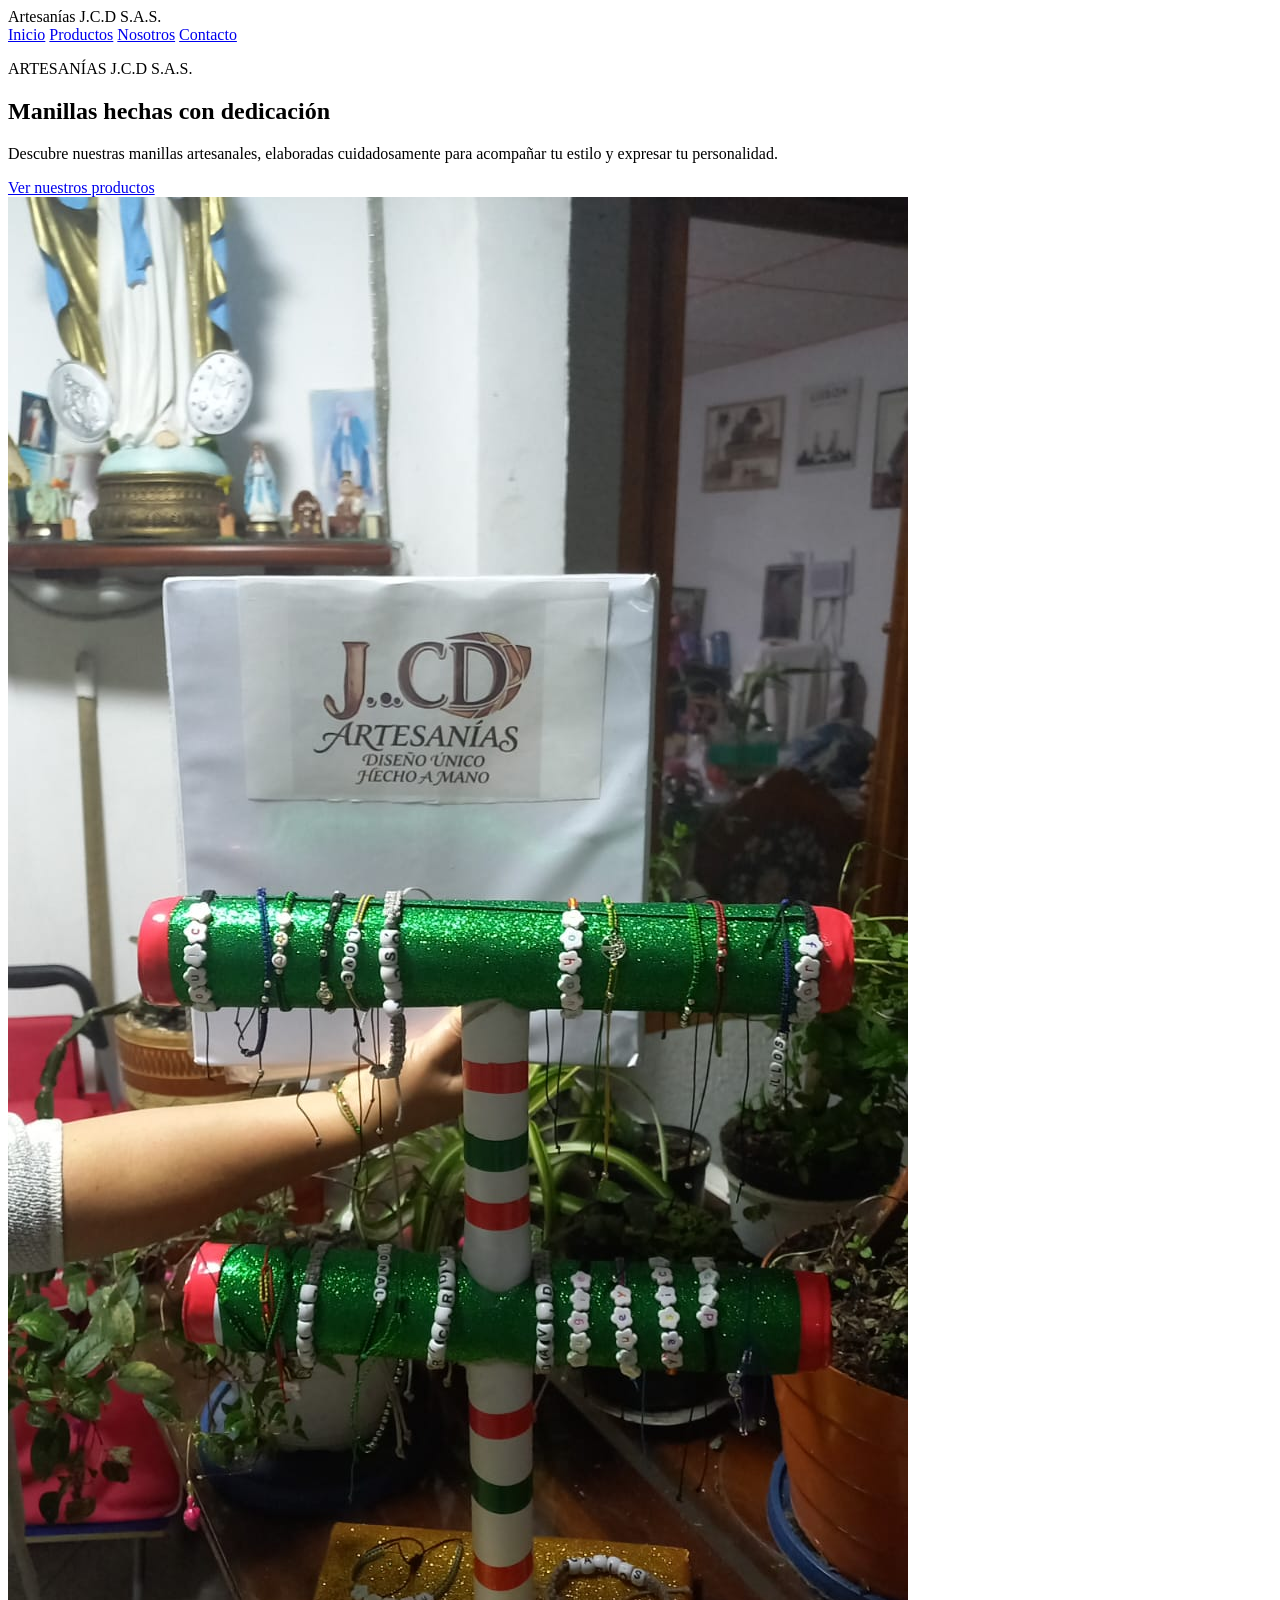
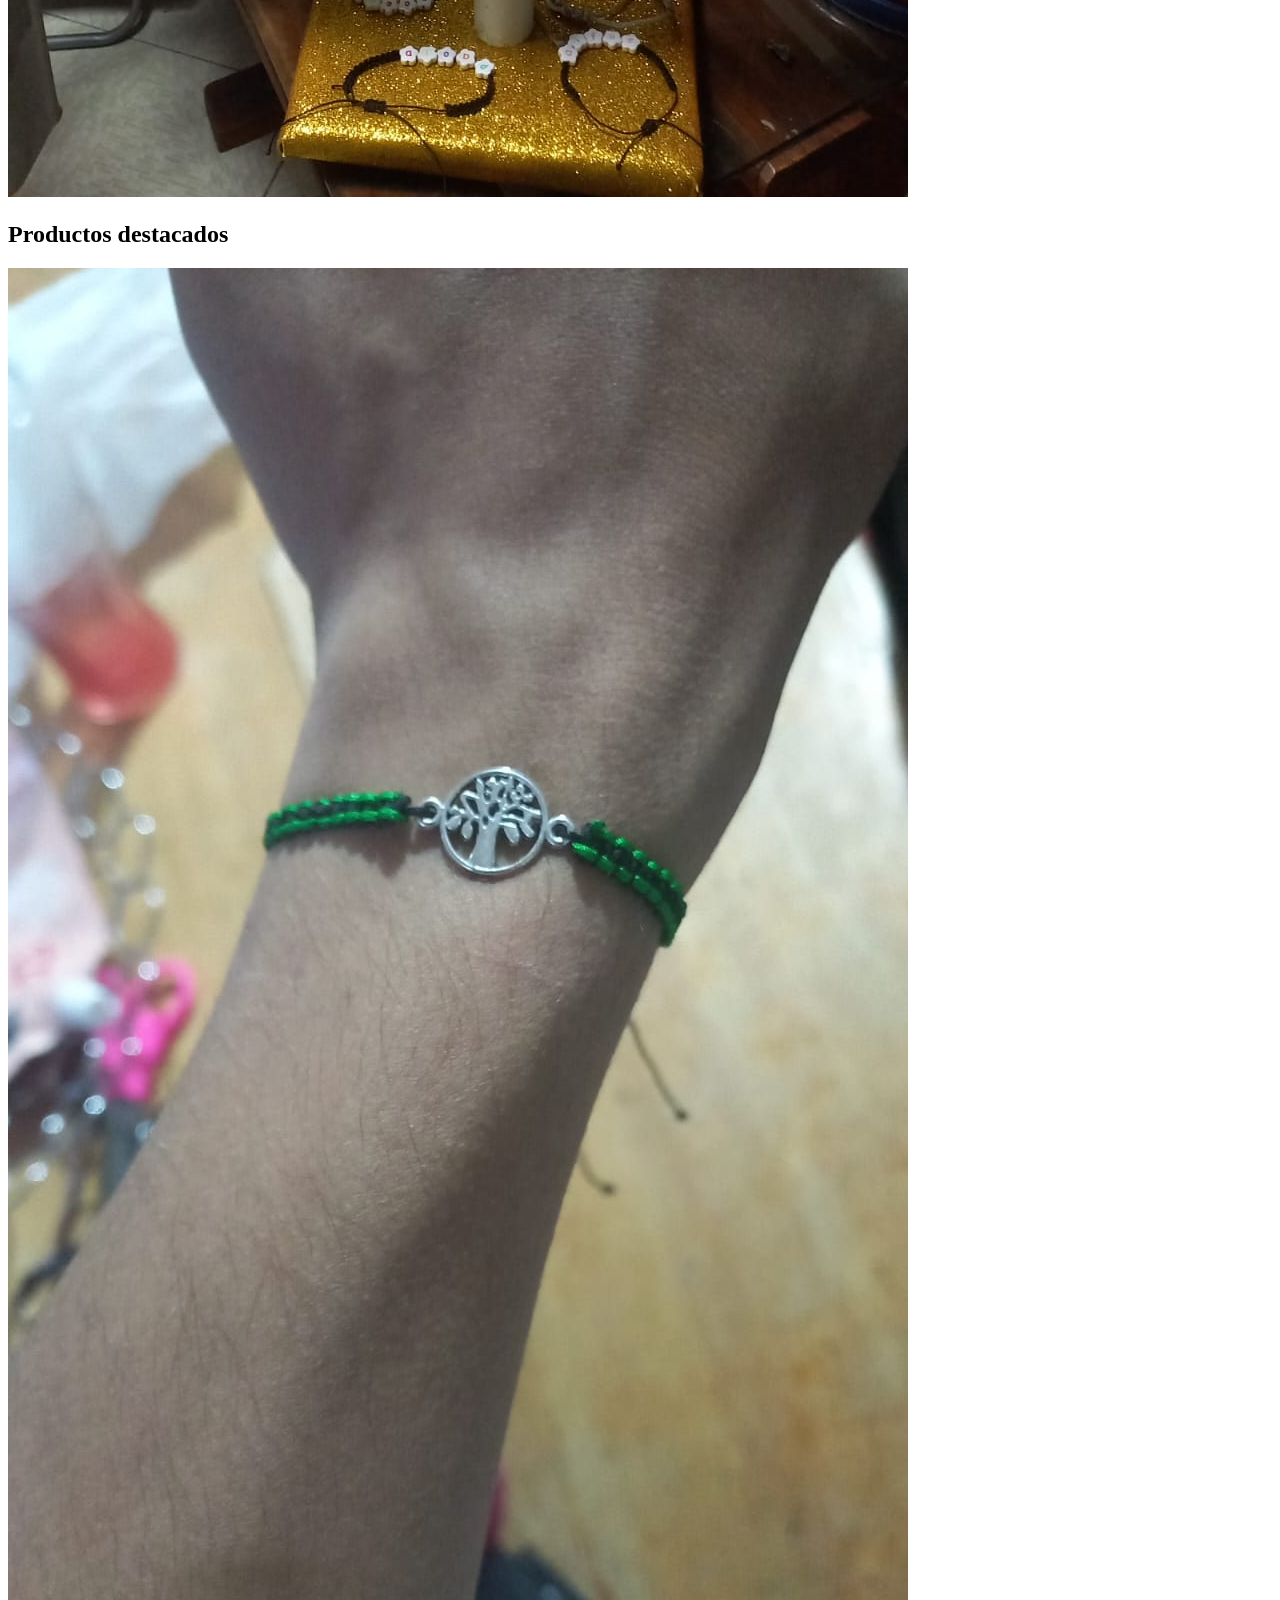
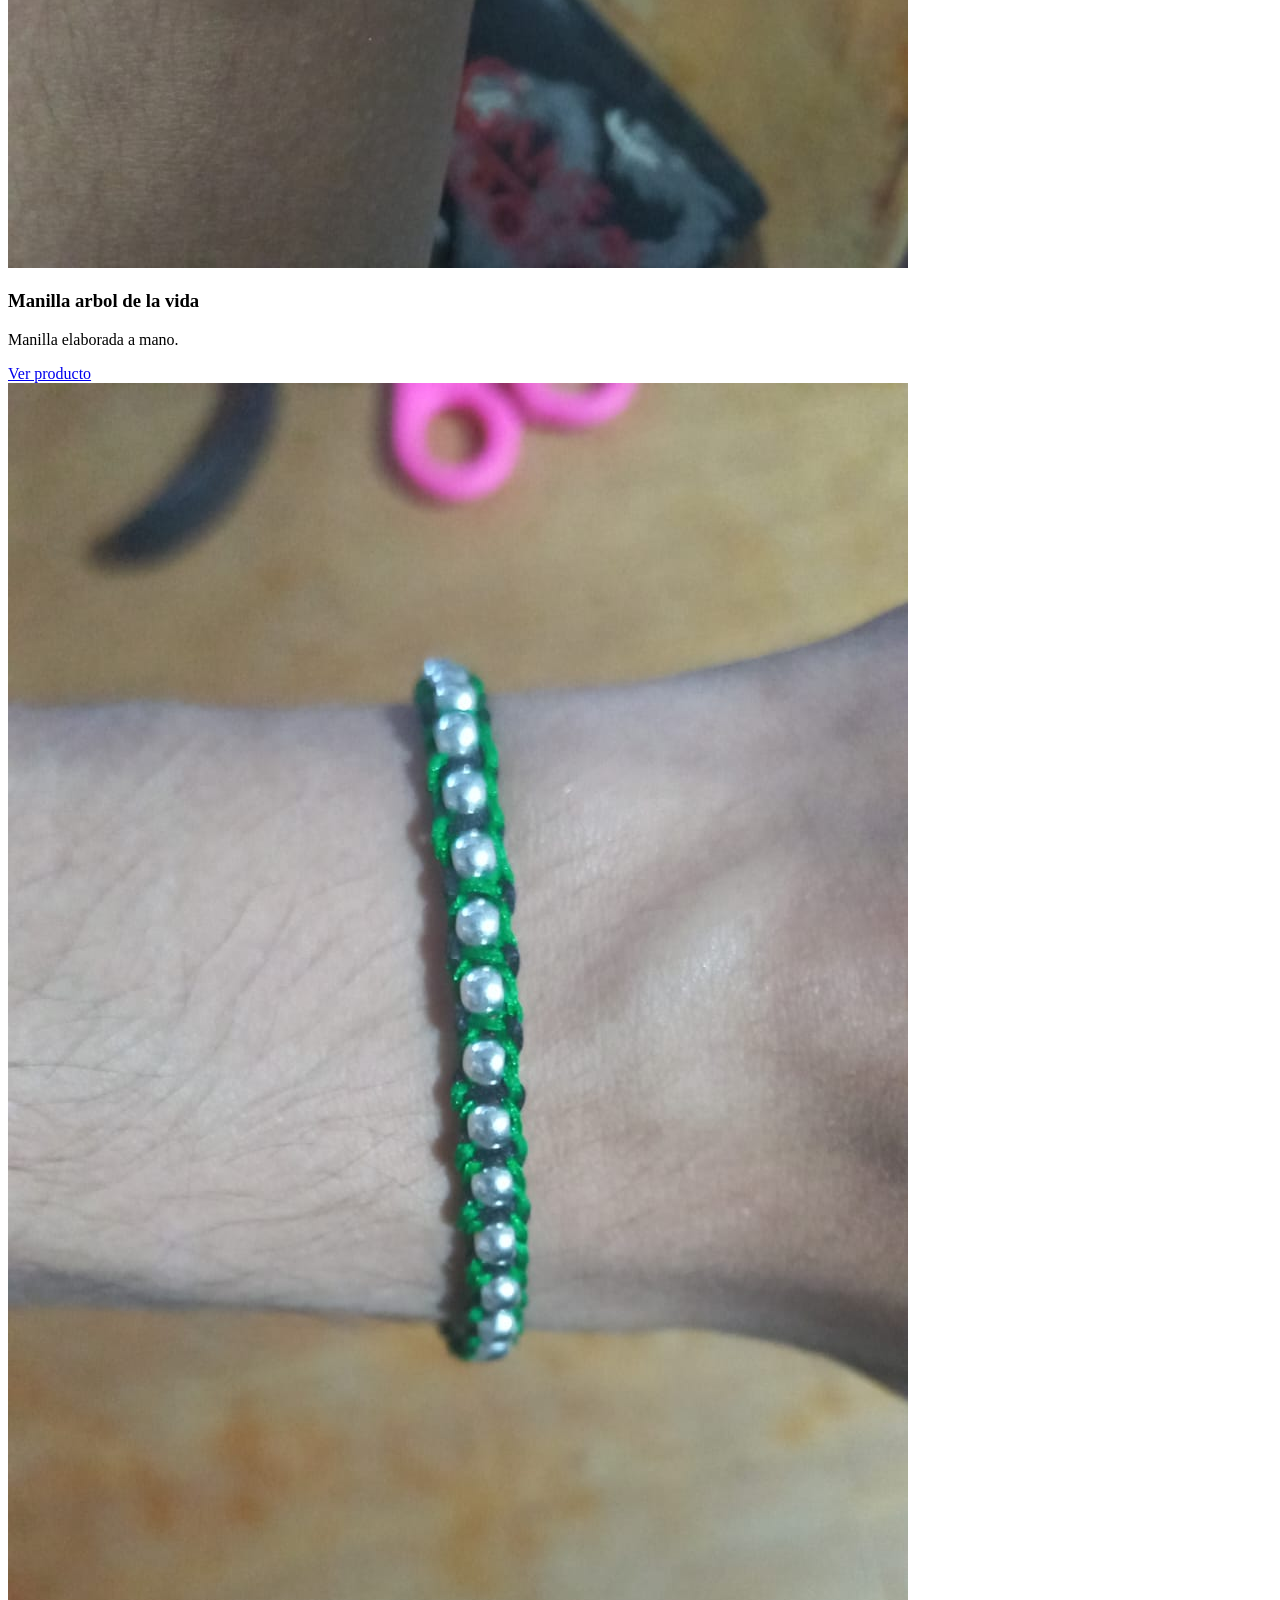
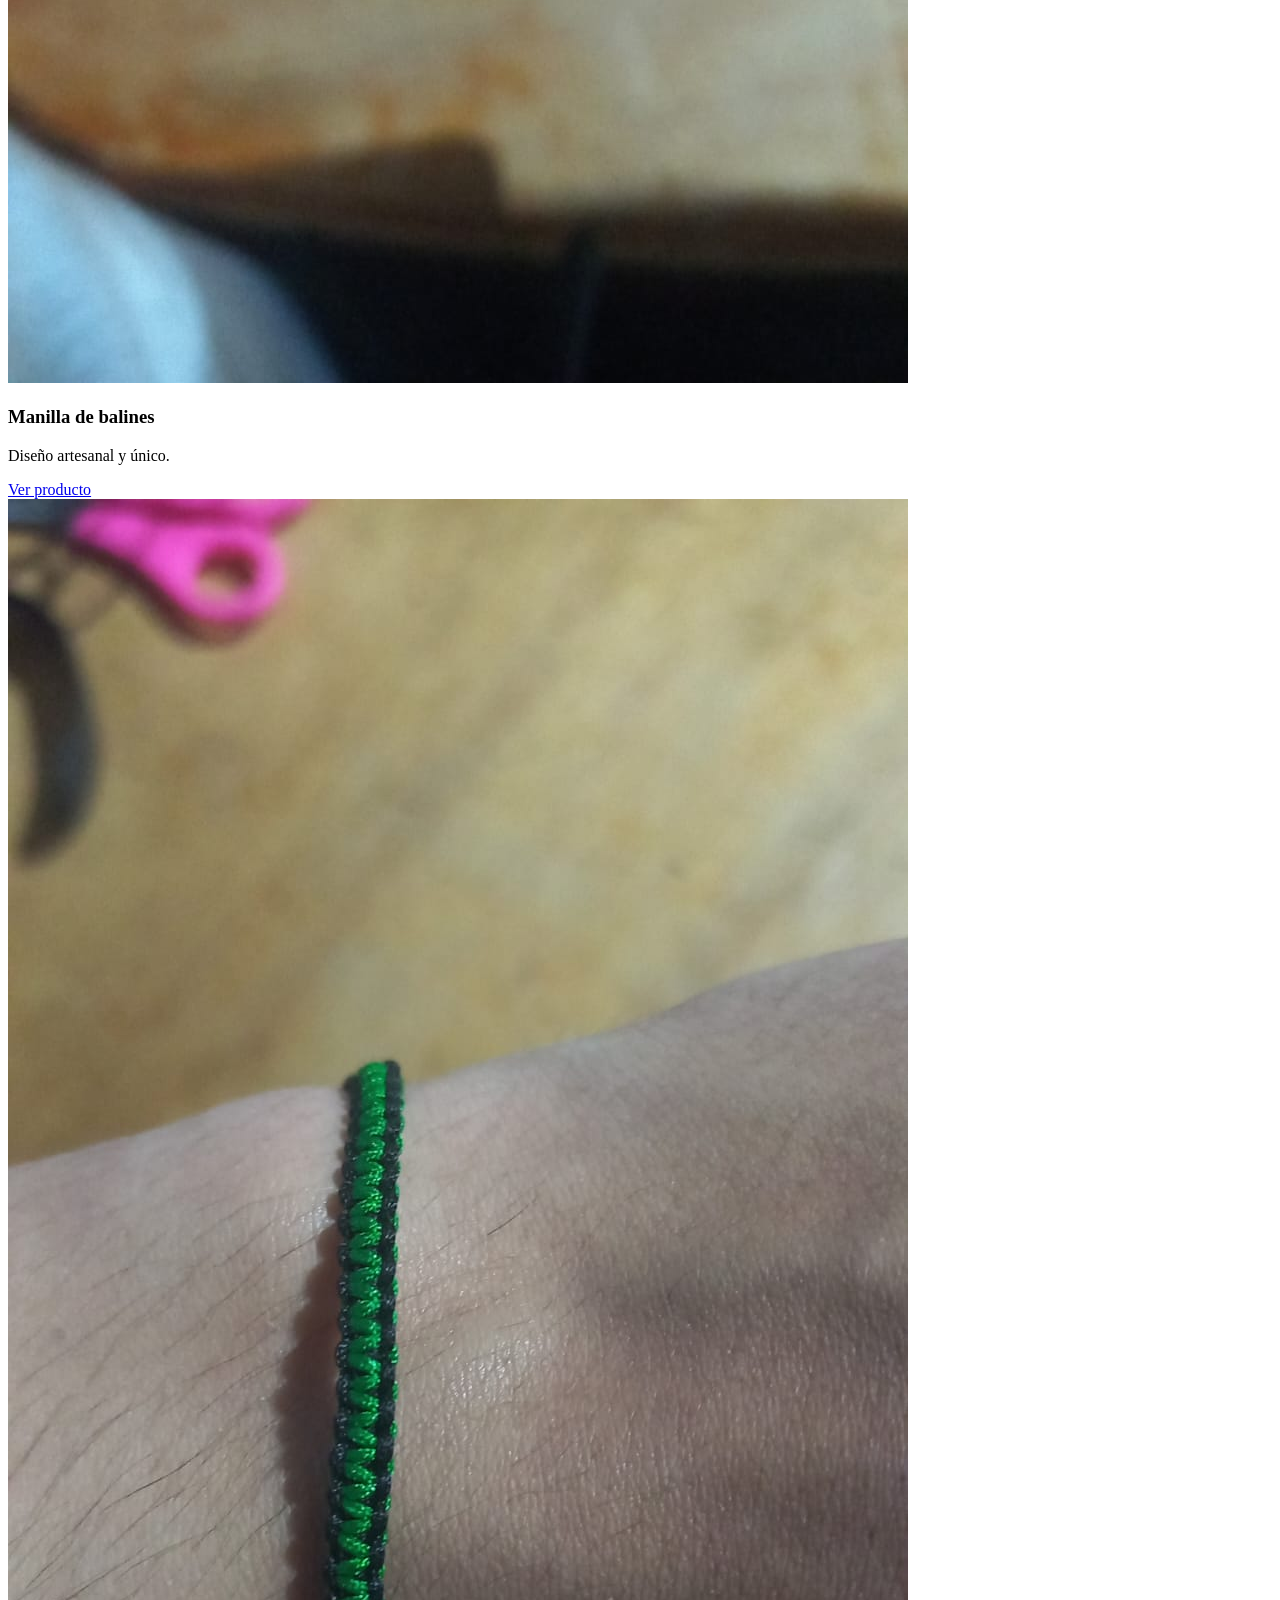
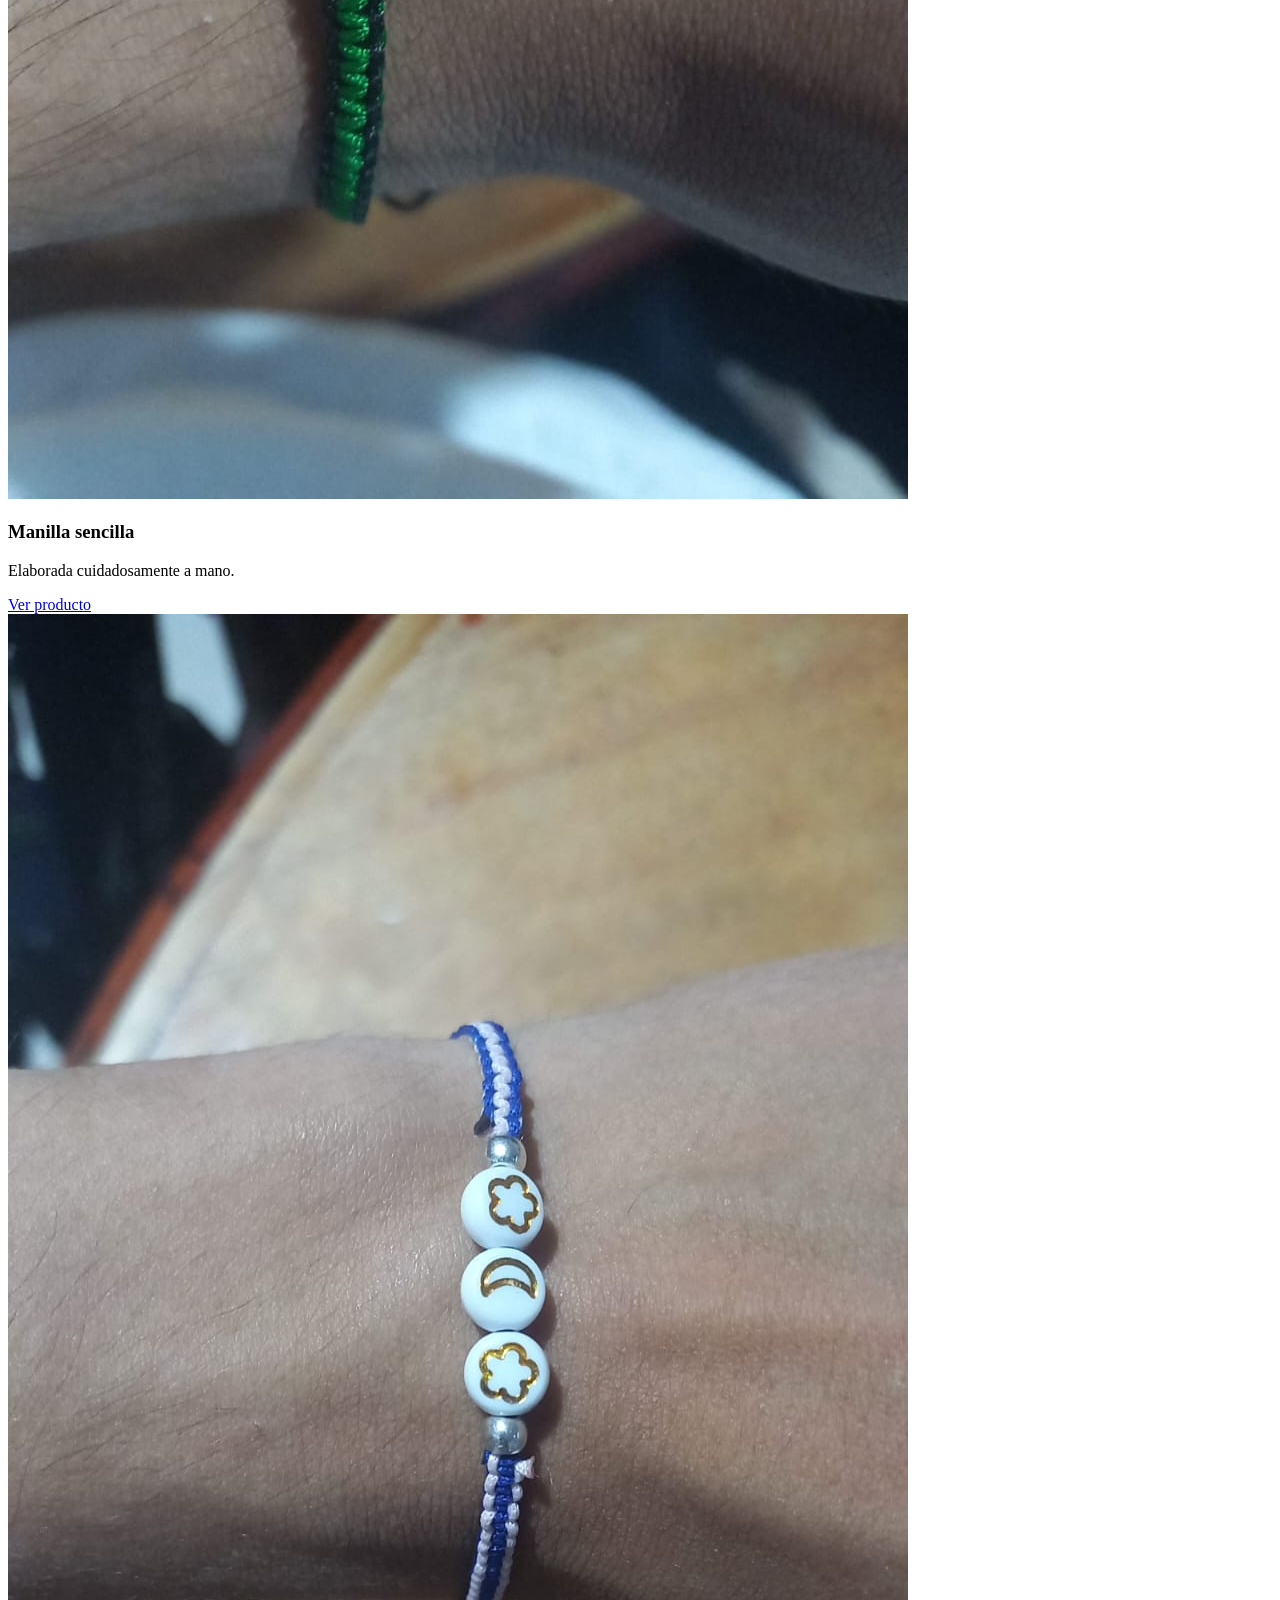
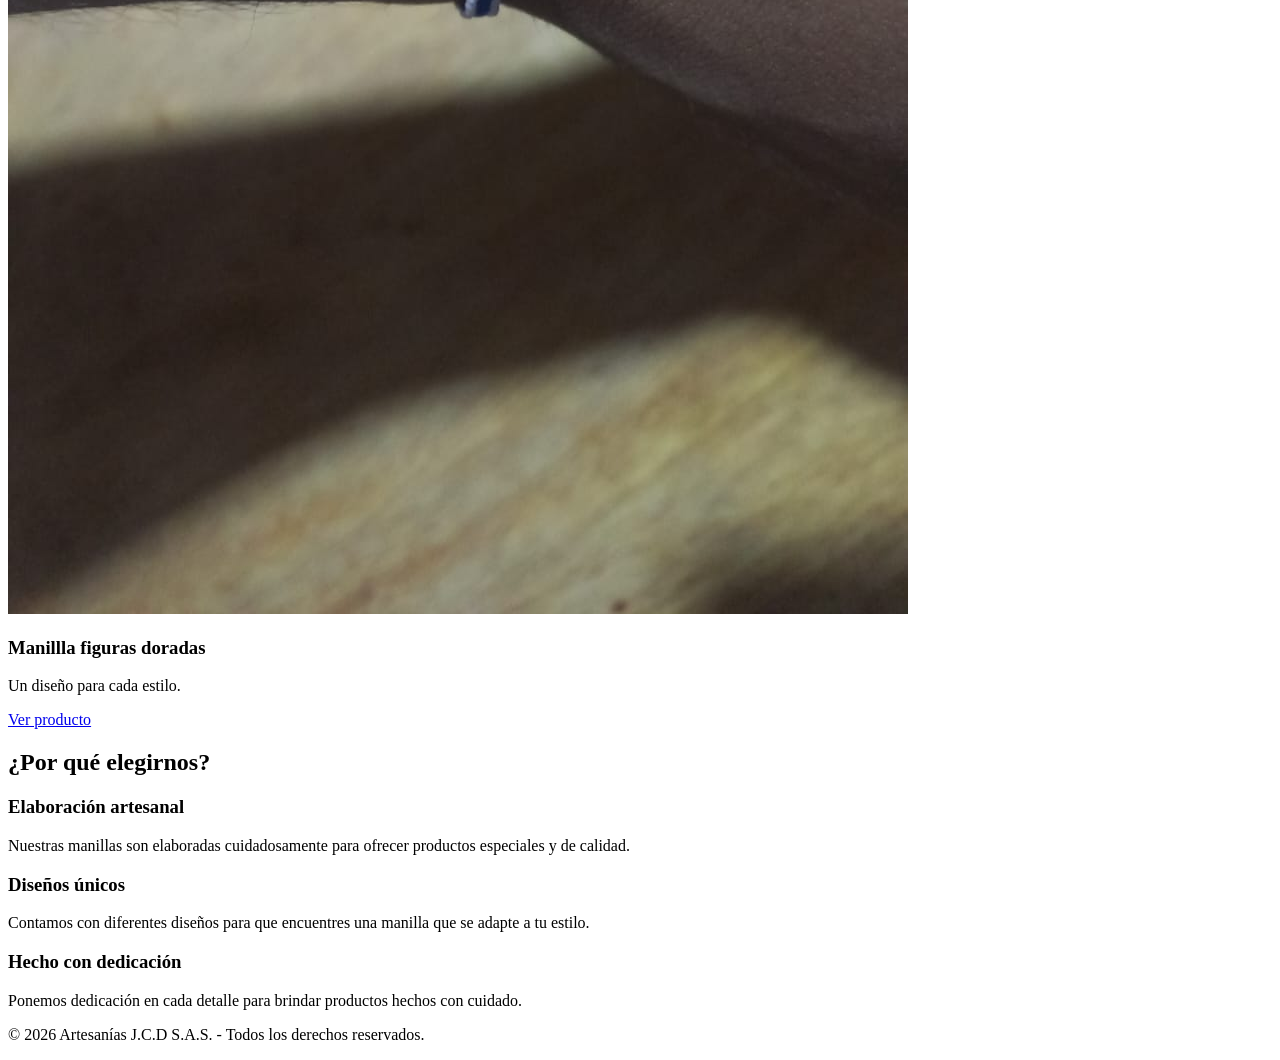
==== index.html @ ece06346 "Add files via upload" ====
<!DOCTYPE html>
<html lang="es">
<head>
    <meta charset="UTF-8">
    <meta name="viewport" content="width=device-width, initial-scale=1.0">
    <title>Artesanías J.C.D S.A.S.</title>
    <link rel="stylesheet" href="css/estilos.css">
</head>

<body>

    <header>
        <div class="logo">
            Artesanías J.C.D S.A.S.
        </div>

        <nav>
            <a href="index.html" class="activo">Inicio</a>
            <a href="productos.html">Productos</a>
            <a href="nosotros.html">Nosotros</a>
            <a href="contacto.html">Contacto</a>
        </nav>
    </header>

    <main>

        <section class="inicio">

            <div class="inicio-contenido">

                <div class="inicio-texto">

                    <p class="inicio-etiqueta">
                        ARTESANÍAS J.C.D S.A.S.
                    </p>

                    <h1>
                        Manillas hechas con dedicación
                    </h1>

                    <p>
                        Descubre nuestras manillas artesanales, elaboradas
                        cuidadosamente para acompañar tu estilo y expresar
                        tu personalidad.
                    </p>

                    <a href="productos.html" class="boton">
                        Ver nuestros productos
                    </a>

                </div>


                <div class="inicio-imagen">

                    <img src="img/Inicio.jpeg"
                        alt="Manillas artesanales">

                </div>

            </div>

</section>

</section>

        <section class="productos-destacados">

            <h2>Productos destacados</h2>

            <div class="productos">

                <div class="producto">

                    <div class="imagen-producto">
                        <img src="img/Manilla_Arbol_de_la_vida.jpeg" alt="Arbol de la vida">
                    </div>

                    <h3>Manilla arbol de la vida</h3>

                    <p>Manilla elaborada a mano.</p>

                    <a href="productos.html" class="boton-producto">
                        Ver producto
                    </a>

                </div>


                <div class="producto">

                    <div class="imagen-producto">
                        <img src="img/Manilla_de_balines.jpeg" alt="Manilla de balines">
                    </div>

                    <h3>Manilla de balines</h3>

                    <p>Diseño artesanal y único.</p>

                    <a href="productos.html" class="boton-producto">
                        Ver producto
                    </a>

                </div>


                <div class="producto">

                    <div class="imagen-producto">
                        <img src="img/Manilla_Sencilla.jpeg" alt="Manilla sencilla">
                    </div>

                    <h3>Manilla sencilla</h3>

                    <p>Elaborada cuidadosamente a mano.</p>

                    <a href="productos.html" class="boton-producto">
                        Ver producto
                    </a>

                </div>


                <div class="producto">

                    <div class="imagen-producto">
                        <img src="img/Manillla_figuras_doradas.jpeg" alt="Manillla_figuras_doradas">
                    </div>

                    <h3>Manillla figuras doradas</h3>

                    <p>Un diseño para cada estilo.</p>

                    <a href="productos.html" class="boton-producto">
                        Ver producto
                    </a>

                </div>

            </div>

        </section>

        <section class="porque-elegirnos">

    <h2>¿Por qué elegirnos?</h2>

    <div class="razones">

        <div class="razon">
            <i class="fa-solid fa-hand-sparkles"></i>
            <h3>Elaboración artesanal</h3>
            <p>
                Nuestras manillas son elaboradas cuidadosamente
                para ofrecer productos especiales y de calidad.
            </p>
        </div>

        <div class="razon">
            <i class="fa-solid fa-star"></i>
            <h3>Diseños únicos</h3>
            <p>
                Contamos con diferentes diseños para que encuentres
                una manilla que se adapte a tu estilo.
            </p>
        </div>

        <div class="razon">
            <i class="fa-solid fa-heart"></i>
            <h3>Hecho con dedicación</h3>
            <p>
                Ponemos dedicación en cada detalle para brindar
                productos hechos con cuidado.
            </p>
        </div>

    </div>

</section>

    </main>

    <footer>
        <p>© 2026 Artesanías J.C.D S.A.S. - Todos los derechos reservados.</p>
    </footer>

</body>
</html>
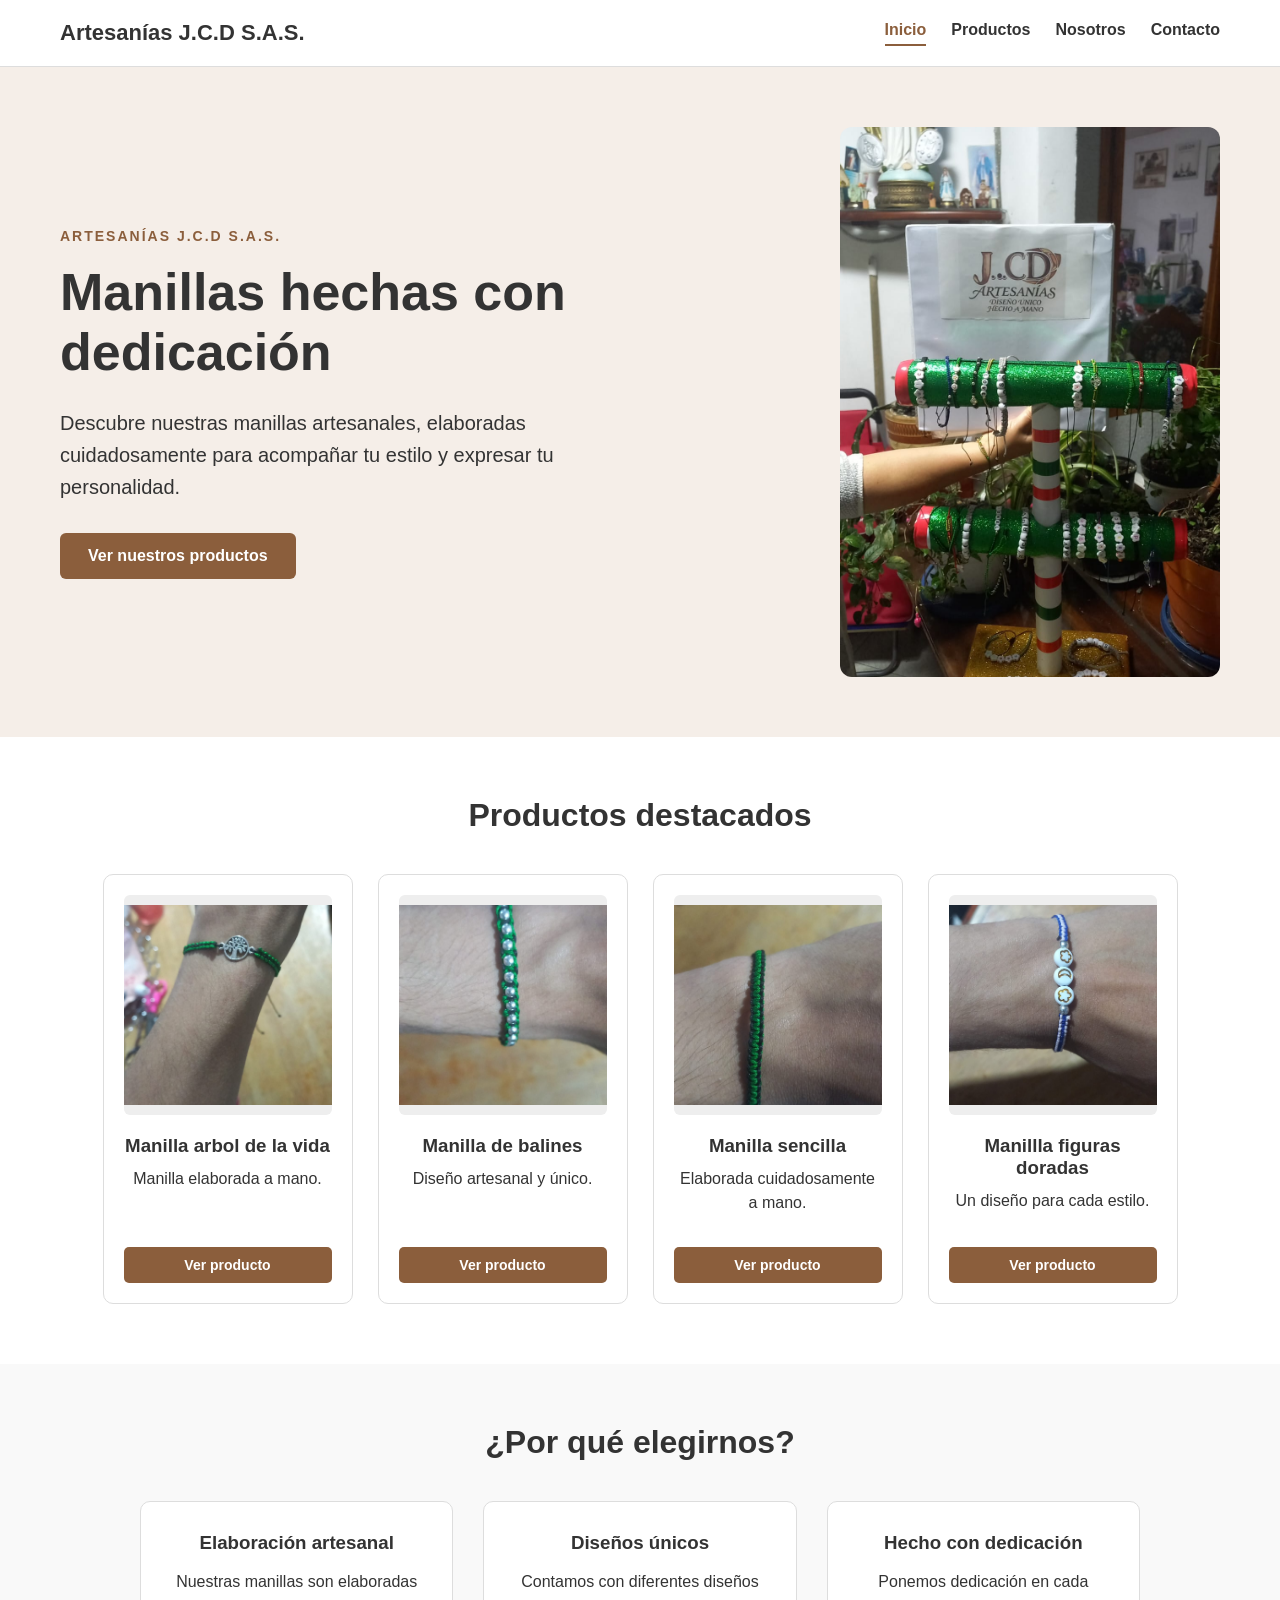
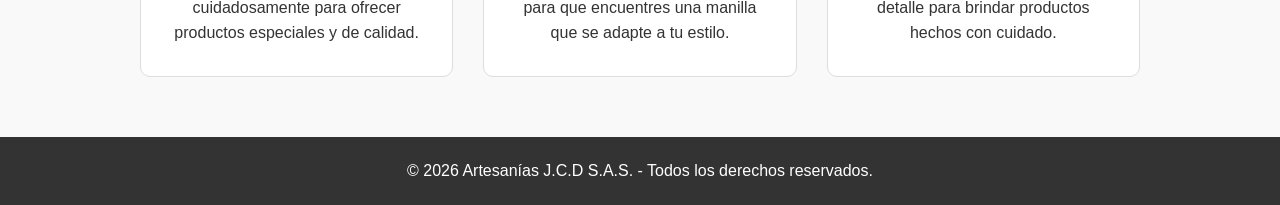
==== commit df346370: "Cambio de ./css por ./CSS Updated the HTML structure and corrected the stylesheet path." ====
--- a/index.html
+++ b/index.html
@@ -4,7 +4,7 @@
     <meta charset="UTF-8">
     <meta name="viewport" content="width=device-width, initial-scale=1.0">
     <title>Artesanías J.C.D S.A.S.</title>
-    <link rel="stylesheet" href="css/estilos.css">
+    <link rel="stylesheet" href="./CSS/estilos.css">
 </head>
 
 <body>
@@ -185,4 +185,4 @@
     </footer>
 
 </body>
-</html>+</html>
--- a/CSS/estilos.css
+++ b/CSS/estilos.css
@@ -0,0 +1,659 @@
+* {
+    margin: 0;
+    padding: 0;
+    box-sizing: border-box;
+}
+
+body {
+    font-family: Arial, sans-serif;
+    color: #333;
+    background-color: #ffffff;
+}
+
+header {
+    display: flex;
+    justify-content: space-between;
+    align-items: center;
+    padding: 20px 60px;
+    background-color: #ffffff;
+    border-bottom: 1px solid #ddd;
+}
+
+.logo {
+    font-size: 22px;
+    font-weight: bold;
+}
+
+nav {
+    display: flex;
+    gap: 25px;
+}
+
+nav a {
+    text-decoration: none;
+    color: #333;
+    font-weight: bold;
+}
+
+nav a:hover {
+    color: #8b5e3c;
+}
+
+nav a.activo {
+    color: #8b5e3c;
+    border-bottom: 2px solid #8b5e3c;
+    padding-bottom: 5px;
+}
+
+/* ==============================
+   PÁGINA DE INICIO
+   ============================== */
+
+.inicio {
+    min-height: 520px;
+    padding: 60px;
+
+    background-color: #f5eee8;
+
+    display: flex;
+    align-items: center;
+}
+
+.inicio-contenido {
+    width: 100%;
+    max-width: 1200px;
+    margin: auto;
+
+    display: flex;
+    align-items: center;
+    justify-content: space-between;
+
+    gap: 60px;
+}
+
+.inicio-texto {
+    flex: 1;
+    max-width: 600px;
+}
+
+.inicio-etiqueta {
+    font-size: 14px !important;
+    font-weight: bold;
+    letter-spacing: 2px;
+    color: #8b5e3c;
+    margin-bottom: 15px !important;
+}
+
+.inicio h1 {
+    font-size: 52px;
+    margin-bottom: 25px;
+}
+
+.inicio p {
+    font-size: 20px;
+    line-height: 1.6;
+    margin-bottom: 30px;
+}
+
+.inicio-imagen {
+    flex: 0 0 380px;
+    max-width: 380px;
+}
+
+.inicio-imagen img {
+    width: 380px;
+    height: 550px;
+    object-fit: cover;
+    object-position: center;
+    border-radius: 12px;
+    display: block;
+}
+
+.boton {
+    display: inline-block;
+
+    padding: 14px 28px;
+
+    background-color: #8b5e3c;
+    color: white;
+
+    text-decoration: none;
+    border-radius: 6px;
+
+    font-weight: bold;
+
+    transition: 0.2s;
+}
+
+.boton:hover {
+    opacity: 0.85;
+    transform: translateY(-2px);
+}
+
+.productos-destacados {
+    padding: 60px;
+    text-align: center;
+}
+
+.productos-destacados h2 {
+    font-size: 32px;
+    margin-bottom: 40px;
+}
+
+.productos-destacados h1 {
+    font-size: 40px;
+    margin-bottom: 50px;
+}
+
+.productos {
+    display: flex;
+    justify-content: center;
+    gap: 25px;
+    flex-wrap: nowrap;
+}
+
+.producto {
+    width: 250px;
+    min-height: 430px;
+
+    padding: 20px;
+
+    border: 1px solid #ddd;
+    border-radius: 10px;
+
+    background-color: white;
+
+    display: flex;
+    flex-direction: column;
+}
+
+.imagen-producto {
+    height: 220px;
+    display: flex;
+    align-items: center;
+    justify-content: center;
+    background-color: #eee;
+    margin-bottom: 20px;
+    overflow: hidden;
+    border-radius: 6px;
+}
+
+.imagen-producto img {
+    width: 100%;
+    height: 100%;
+    object-fit: cover;
+    display: block;
+}
+
+.producto h3 {
+    margin-bottom: 10px;
+}
+
+.producto p {
+    margin-bottom: 15px;
+    line-height: 1.5;
+}
+
+.boton-producto {
+    display: inline-block;
+
+    margin-top: auto;
+
+    padding: 10px 18px;
+
+    background-color: #8b5e3c;
+    color: white;
+
+    text-decoration: none;
+    text-align: center;
+
+    border-radius: 5px;
+
+    font-weight: bold;
+    font-size: 14px;
+}
+
+.boton-producto {
+    display: inline-block;
+
+    padding: 10px 18px;
+
+    background-color: #8b5e3c;
+    color: white;
+
+    text-decoration: none;
+    border-radius: 5px;
+
+    font-weight: bold;
+    font-size: 14px;
+}
+
+.boton-producto:hover {
+    opacity: 0.85;
+}
+
+footer {
+    padding: 25px;
+    text-align: center;
+    background-color: #333;
+    color: white;
+}
+
+.imagen-producto img {
+    width: 100%;
+    height: 200px;
+    object-fit: cover;
+    display: block;
+}
+.nosotros {
+    padding: 60px;
+    max-width: 1000px;
+    margin: auto;
+}
+
+.nosotros h1 {
+    text-align: center;
+    font-size: 40px;
+    margin-bottom: 50px;
+}
+
+.informacion {
+    display: flex;
+    flex-direction: column;
+    gap: 30px;
+}
+
+.bloque {
+    padding: 30px;
+    border: 1px solid #ddd;
+    border-radius: 10px;
+    background-color: #f9f9f9;
+}
+
+.bloque h2 {
+    margin-bottom: 15px;
+    color: #8b5e3c;
+}
+
+.bloque p {
+    line-height: 1.7;
+}
+.contacto {
+    padding: 60px;
+    max-width: 1000px;
+    margin: auto;
+}
+
+.contacto h1 {
+    text-align: center;
+    font-size: 40px;
+    margin-bottom: 50px;
+}
+
+.contacto-contenido {
+    display: flex;
+    gap: 30px;
+}
+
+.formulario,
+.informacion-contacto {
+    flex: 1;
+    padding: 30px;
+    border: 1px solid #ddd;
+    border-radius: 10px;
+    background-color: #f9f9f9;
+}
+
+.formulario h2,
+.informacion-contacto h2 {
+    margin-bottom: 25px;
+}
+
+.formulario form {
+    display: flex;
+    flex-direction: column;
+}
+
+.formulario label {
+    margin-bottom: 8px;
+    font-weight: bold;
+}
+
+.formulario input,
+.formulario textarea {
+    padding: 12px;
+    margin-bottom: 20px;
+    border: 1px solid #ccc;
+    border-radius: 5px;
+    font-family: Arial, sans-serif;
+}
+
+.formulario textarea {
+    height: 120px;
+    resize: vertical;
+}
+
+.formulario button {
+    padding: 14px;
+    border: none;
+    border-radius: 5px;
+    background-color: #8b5e3c;
+    color: white;
+    font-size: 16px;
+    cursor: pointer;
+}
+
+.formulario button:hover {
+    opacity: 0.85;
+}
+
+.informacion-contacto p {
+    margin-bottom: 25px;
+    line-height: 1.5;
+}
+.proceso {
+    margin-top: 50px;
+    padding: 30px;
+    border: 1px solid #ddd;
+    border-radius: 10px;
+    background-color: #f9f9f9;
+    text-align: center;
+}
+
+.proceso h2 {
+    color: #8b5e3c;
+    margin-bottom: 15px;
+}
+
+.proceso p {
+    line-height: 1.7;
+    margin-bottom: 25px;
+}
+
+.proceso-imagen img {
+    width: 100%;
+    max-width: 800px;
+    height: 400px;
+    object-fit: cover;
+    border-radius: 10px;
+}
+
+.porque-elegirnos {
+    padding: 60px;
+    text-align: center;
+    background-color: #f9f9f9;
+}
+
+.porque-elegirnos h2 {
+    font-size: 32px;
+    margin-bottom: 40px;
+}
+
+.razones {
+    max-width: 1000px;
+    margin: auto;
+
+    display: flex;
+    justify-content: center;
+    gap: 30px;
+}
+
+.razon {
+    flex: 1;
+    padding: 30px;
+
+    background-color: white;
+    border: 1px solid #ddd;
+    border-radius: 10px;
+}
+
+.razon i {
+    font-size: 35px;
+    color: #8b5e3c;
+    margin-bottom: 20px;
+}
+
+.razon h3 {
+    margin-bottom: 15px;
+}
+
+.razon p {
+    line-height: 1.6;
+}
+
+.productos-pagina {
+    padding: 60px;
+    max-width: 1200px;
+    margin: auto;
+    text-align: center;
+}
+
+.productos-pagina h1 {
+    font-size: 40px;
+    margin-bottom: 15px;
+}
+
+.descripcion-productos {
+    font-size: 18px;
+    line-height: 1.6;
+    margin-bottom: 50px;
+}
+
+.catalogo {
+    display: grid;
+    grid-template-columns: repeat(2, 1fr);
+    gap: 30px;
+}
+
+.producto-catalogo {
+    display: flex;
+    gap: 25px;
+
+    padding: 20px;
+
+    border: 1px solid #ddd;
+    border-radius: 10px;
+
+    background-color: #f9f9f9;
+
+    text-align: left;
+}
+
+.imagen-catalogo {
+    width: 200px;
+    min-width: 200px;
+    height: 250px;
+
+    overflow: hidden;
+    border-radius: 8px;
+}
+
+.imagen-catalogo img {
+    width: 100%;
+    height: 100%;
+
+    object-fit: cover;
+}
+
+.info-producto {
+    display: flex;
+    flex-direction: column;
+}
+
+.info-producto h2 {
+    margin-bottom: 15px;
+}
+
+.info-producto p {
+    line-height: 1.5;
+    margin-bottom: 15px;
+}
+
+.precio {
+    font-size: 20px;
+    font-weight: bold;
+    color: #8b5e3c;
+}
+
+.info-producto .boton-producto {
+    margin-top: auto;
+    width: fit-content;
+}
+
+@media (max-width: 768px) {
+
+    .porque-elegirnos {
+        padding: 40px 20px;
+    }
+
+    .razones {
+        flex-direction: column;
+        gap: 20px;
+    }
+
+    .razon {
+        width: 100%;
+    }
+
+        .inicio {
+        padding: 40px 20px;
+    }
+
+    .inicio-contenido {
+        flex-direction: column;
+        gap: 35px;
+        text-align: center;
+    }
+
+    .inicio h1 {
+        font-size: 38px;
+    }
+
+    .inicio p {
+        font-size: 17px;
+    }
+
+    .inicio-imagen {
+        width: 100%;
+        max-width: 380px;
+    }
+
+    .inicio-imagen img {
+        width: 100%;
+        height: 500px;
+        object-fit: cover;
+        border-radius: 12px;
+    }
+
+    header {
+        flex-direction: column;
+        gap: 15px;
+        padding: 20px;
+    }
+
+    nav {
+        gap: 15px;
+        flex-wrap: wrap;
+        justify-content: center;
+    }
+
+    .inicio {
+        min-height: 400px;
+        padding: 30px 20px;
+    }
+
+    .inicio h1 {
+        font-size: 35px;
+    }
+
+    .inicio p {
+        font-size: 17px;
+    }
+
+    .productos-destacados {
+        padding: 40px 20px;
+    }
+
+    .productos {
+        flex-wrap: wrap;
+    }
+
+    .producto {
+        width: 45%;
+    }
+
+    .nosotros {
+        padding: 40px 20px;
+    }
+
+    .contacto {
+        padding: 40px 20px;
+    }
+
+    .contacto-contenido {
+        flex-direction: column;
+    }
+
+    .proceso-imagen img {
+        height: 300px;
+    }
+
+        .productos-pagina {
+        padding: 40px 20px;
+    }
+
+    .catalogo {
+        grid-template-columns: 1fr;
+    }
+
+    .producto-catalogo {
+        flex-direction: column;
+    }
+
+    .imagen-catalogo {
+        width: 100%;
+        height: 300px;
+    }
+
+    .info-producto .boton-producto {
+        width: 100%;
+        margin-top: 10px;
+    }
+
+}
+.redes-sociales {
+    margin-top: 60px;
+}
+
+.redes-sociales h3 {
+    margin-bottom: 15px;
+}
+
+.redes-sociales a {
+    display: inline-flex;
+    align-items: center;
+    justify-content: center;
+    gap: 10px;
+
+    width: 140px;
+    height: 42px;
+
+    margin-right: 10px;
+    margin-bottom: 10px;
+
+    background-color: #8b5e3c;
+    color: white;
+
+    text-decoration: none;
+    border-radius: 6px;
+
+    font-weight: bold;
+}
+
+.redes-sociales a:hover {
+    opacity: 0.85;
+}
+
+.redes-sociales i {
+    font-size: 19px;
+}
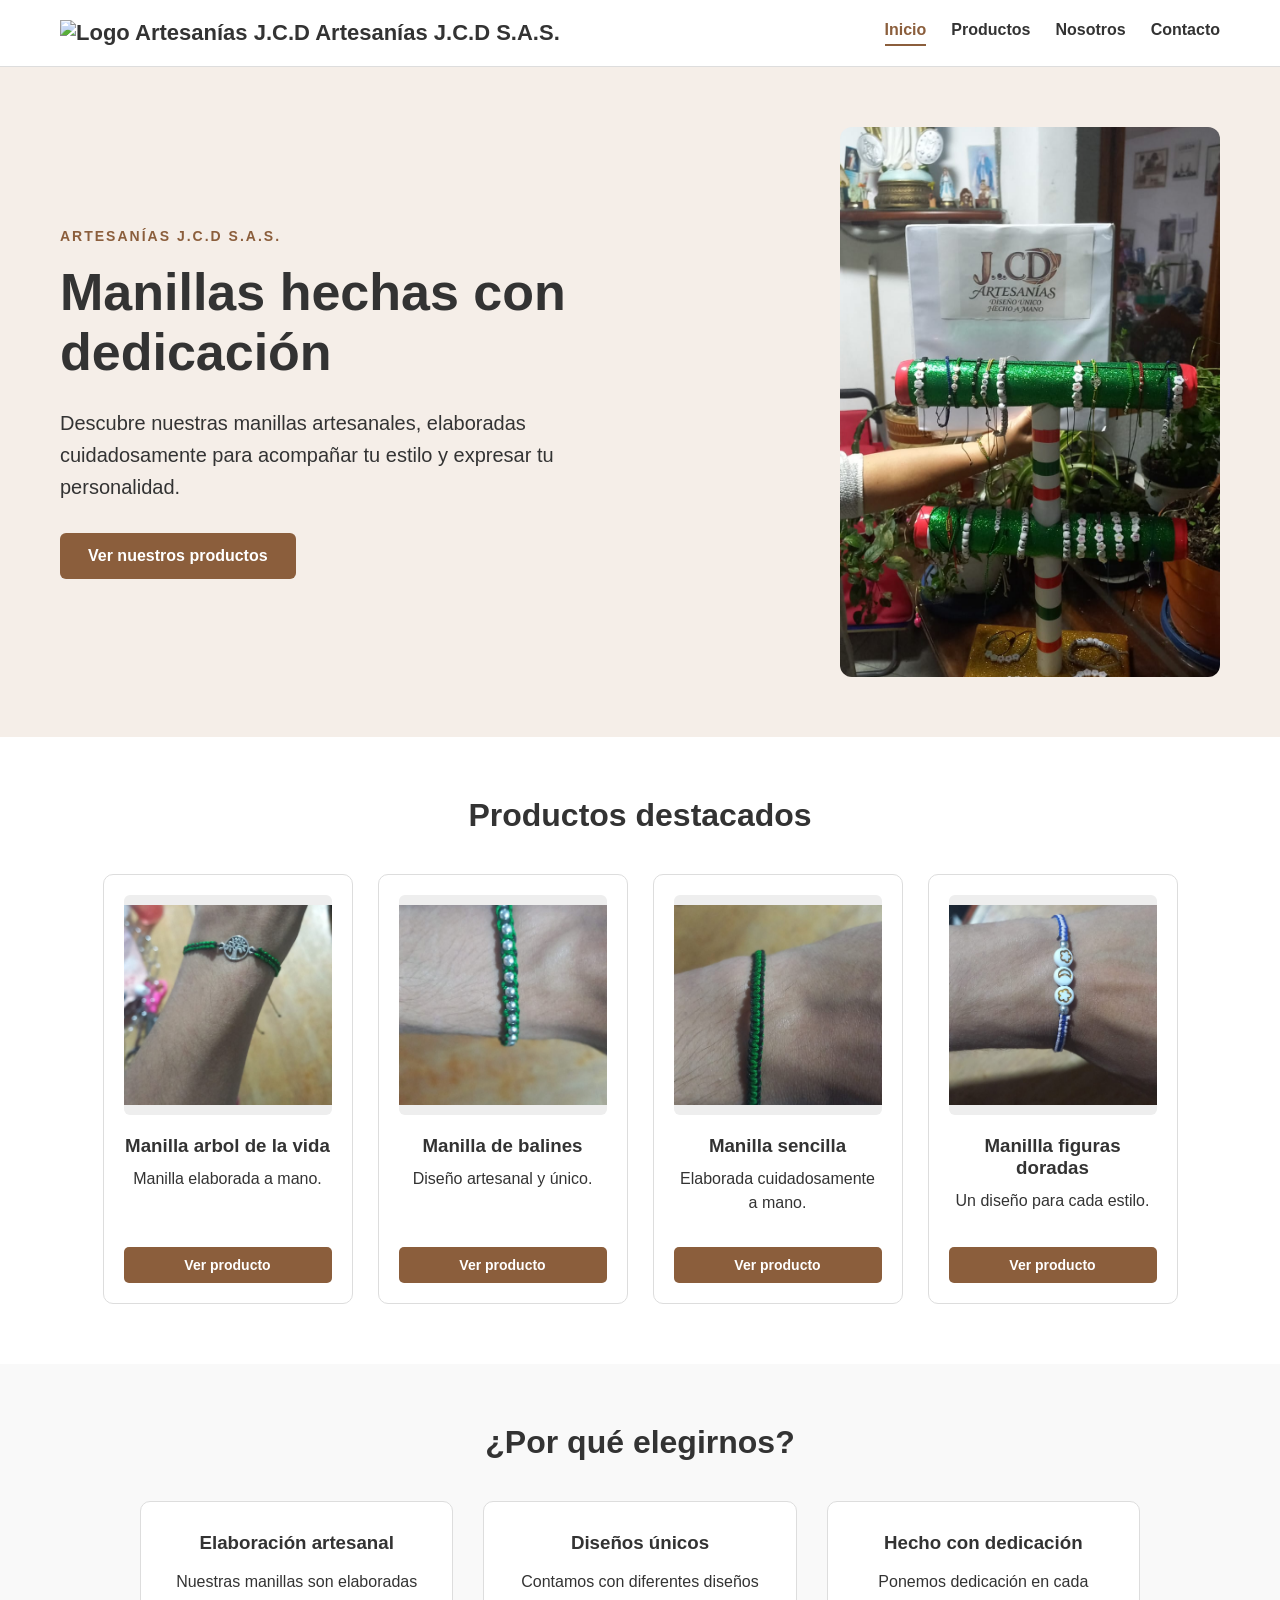
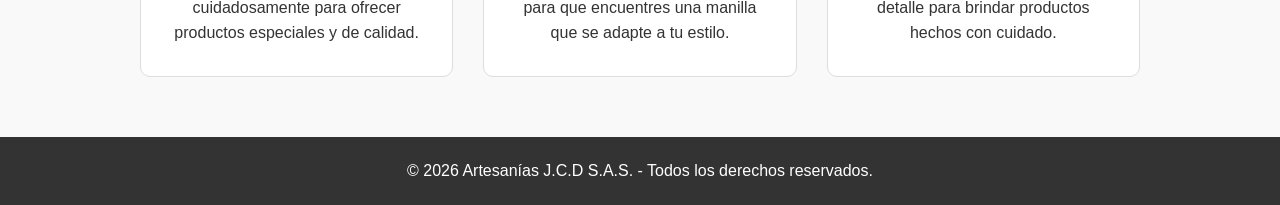
==== commit e58fe706: "Agrego logo en pestaña" ====
--- a/index.html
+++ b/index.html
@@ -11,7 +11,8 @@
 
     <header>
         <div class="logo">
-            Artesanías J.C.D S.A.S.
+            <img src="./img/logo.png" alt="Logo Artesanías J.C.D">
+            <span>Artesanías J.C.D S.A.S.</span>
         </div>
 
         <nav>
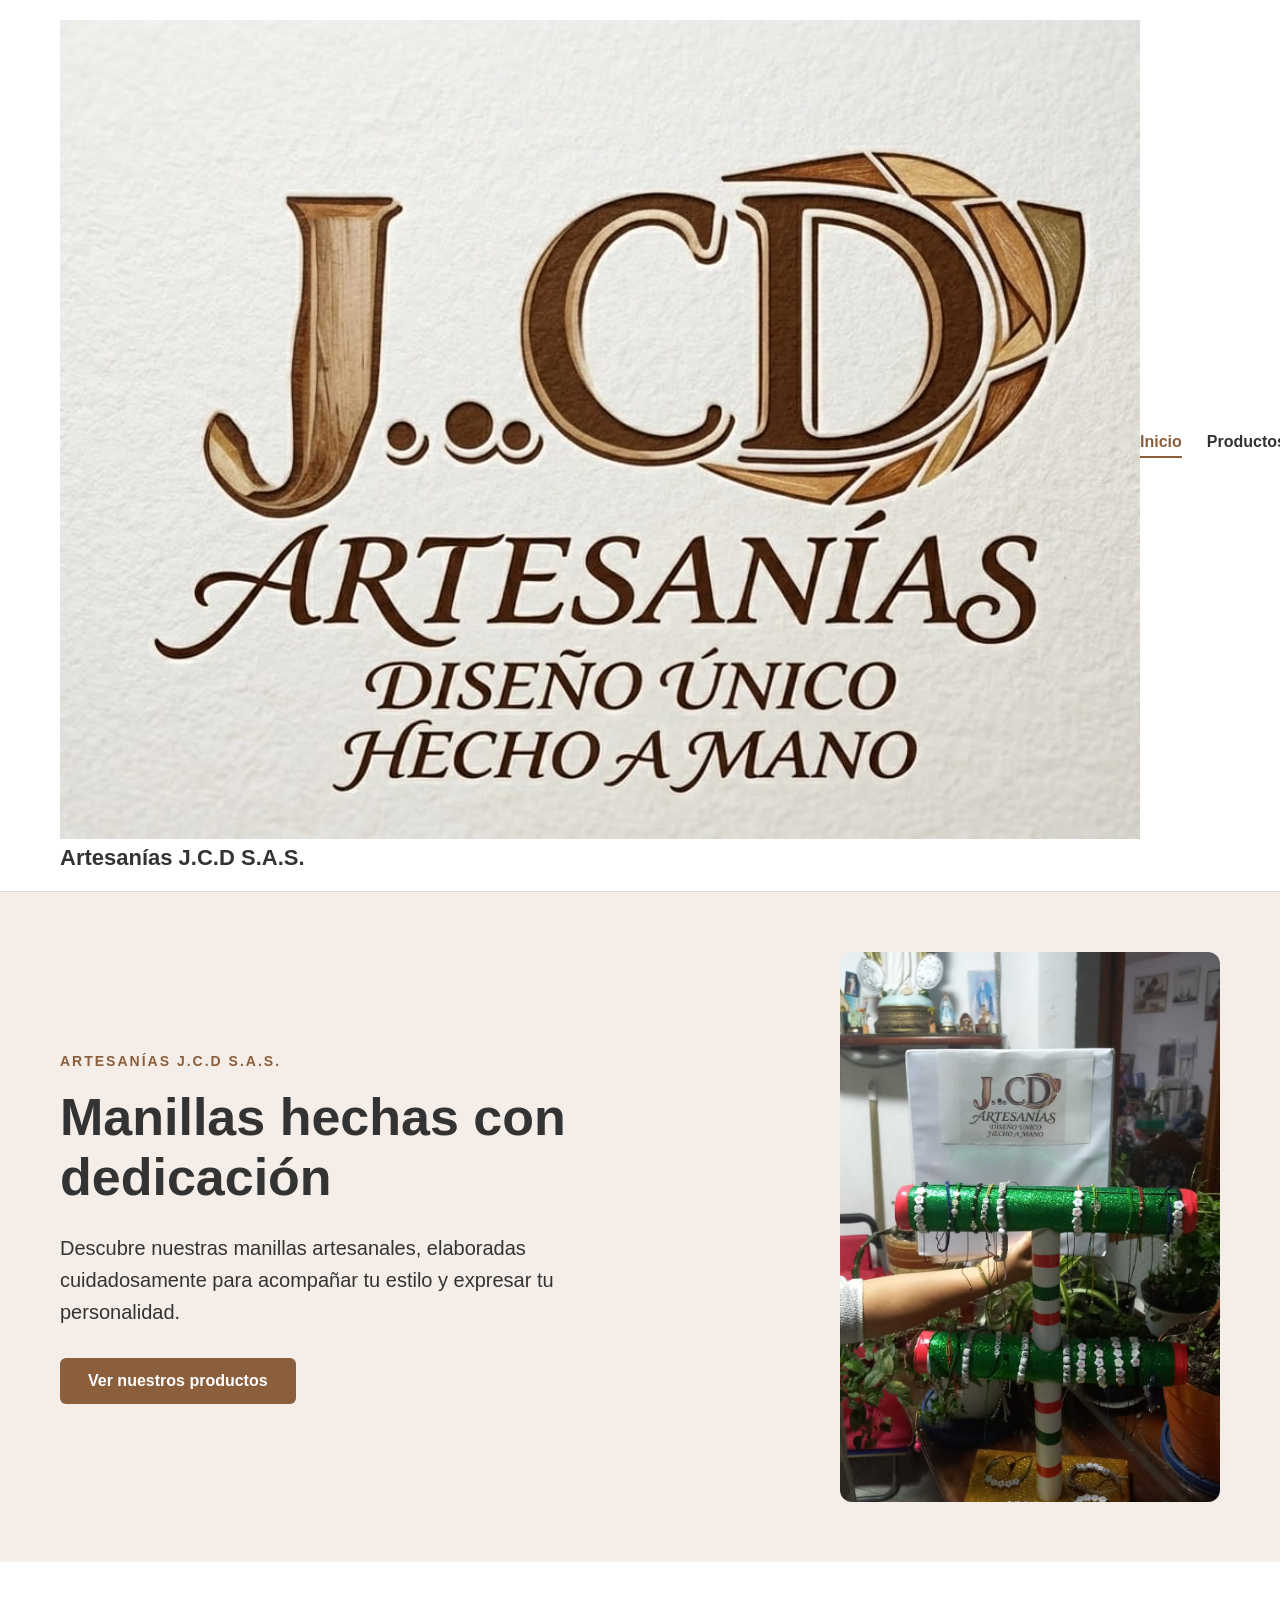
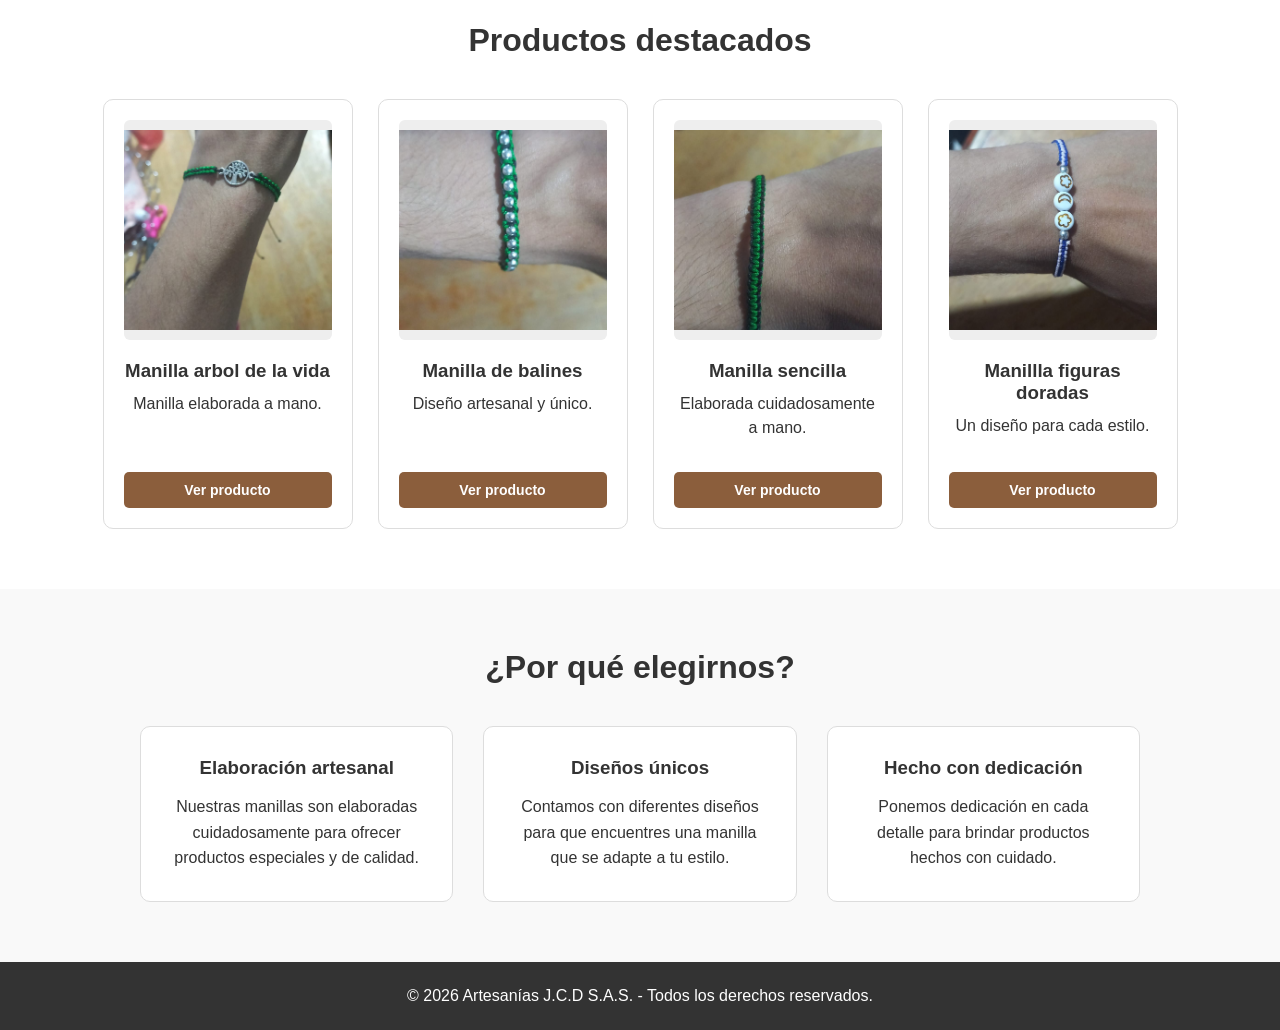
==== commit 9fdedd7a: "Fix HTML structure and update logo image" ====
--- a/index.html
+++ b/index.html
@@ -10,8 +10,8 @@
 <body>
 
     <header>
-        <div class="logo">
-            <img src="./img/logo.png" alt="Logo Artesanías J.C.D">
+       <div class="logo">
+            <img src="./img/Logo.jpeg" alt="Logo Artesanías J.C.D">
             <span>Artesanías J.C.D S.A.S.</span>
         </div>
 
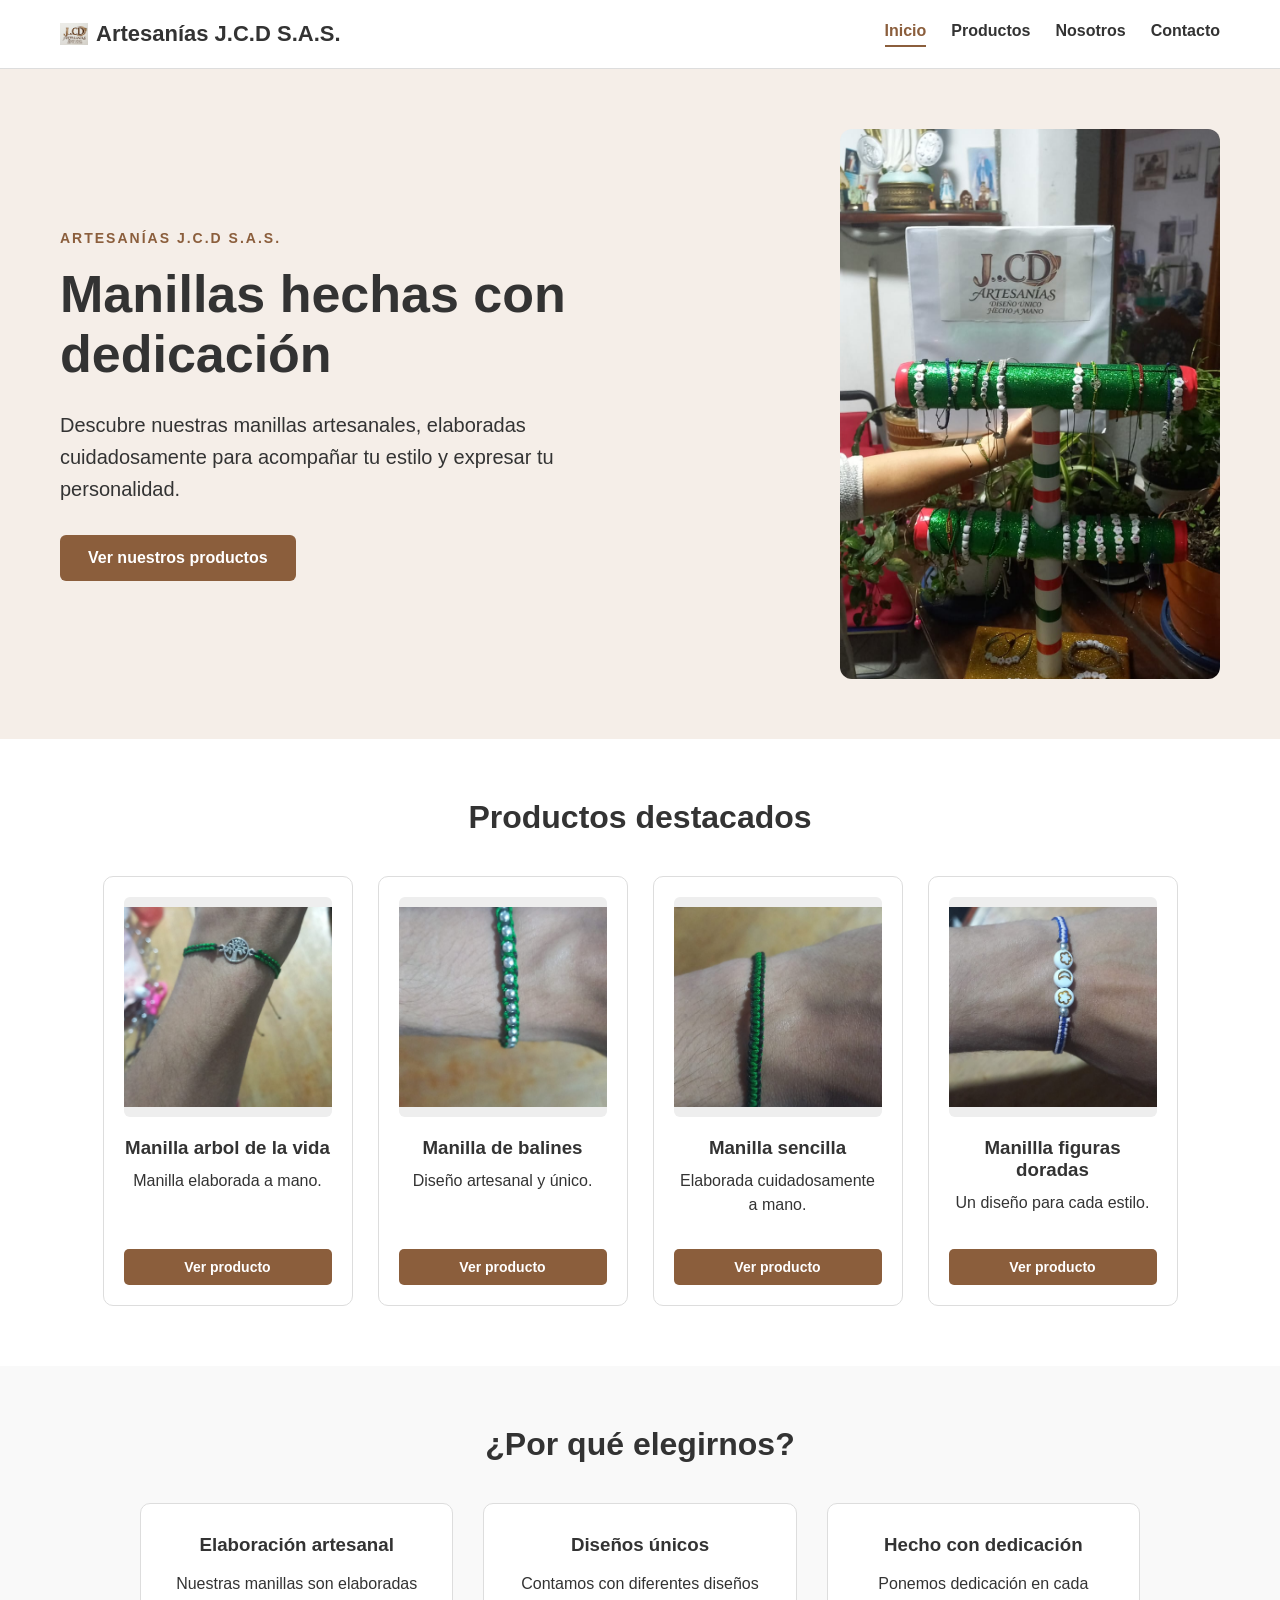
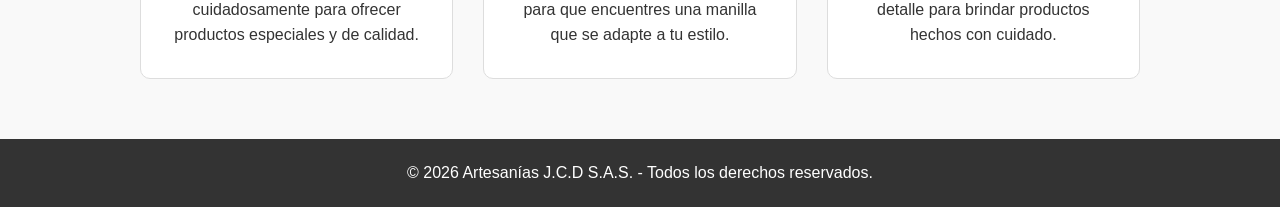
==== commit 245be58c: "Guardar cambios locales" ====
--- a/index.html
+++ b/index.html
@@ -1,189 +1,189 @@
-<!DOCTYPE html>
-<html lang="es">
-<head>
-    <meta charset="UTF-8">
-    <meta name="viewport" content="width=device-width, initial-scale=1.0">
-    <title>Artesanías J.C.D S.A.S.</title>
-    <link rel="stylesheet" href="./CSS/estilos.css">
-</head>
-
-<body>
-
-    <header>
-       <div class="logo">
-            <img src="./img/Logo.jpeg" alt="Logo Artesanías J.C.D">
-            <span>Artesanías J.C.D S.A.S.</span>
-        </div>
-
-        <nav>
-            <a href="index.html" class="activo">Inicio</a>
-            <a href="productos.html">Productos</a>
-            <a href="nosotros.html">Nosotros</a>
-            <a href="contacto.html">Contacto</a>
-        </nav>
-    </header>
-
-    <main>
-
-        <section class="inicio">
-
-            <div class="inicio-contenido">
-
-                <div class="inicio-texto">
-
-                    <p class="inicio-etiqueta">
-                        ARTESANÍAS J.C.D S.A.S.
-                    </p>
-
-                    <h1>
-                        Manillas hechas con dedicación
-                    </h1>
-
-                    <p>
-                        Descubre nuestras manillas artesanales, elaboradas
-                        cuidadosamente para acompañar tu estilo y expresar
-                        tu personalidad.
-                    </p>
-
-                    <a href="productos.html" class="boton">
-                        Ver nuestros productos
-                    </a>
-
-                </div>
-
-
-                <div class="inicio-imagen">
-
-                    <img src="img/Inicio.jpeg"
-                        alt="Manillas artesanales">
-
-                </div>
-
-            </div>
-
-</section>
-
-</section>
-
-        <section class="productos-destacados">
-
-            <h2>Productos destacados</h2>
-
-            <div class="productos">
-
-                <div class="producto">
-
-                    <div class="imagen-producto">
-                        <img src="img/Manilla_Arbol_de_la_vida.jpeg" alt="Arbol de la vida">
-                    </div>
-
-                    <h3>Manilla arbol de la vida</h3>
-
-                    <p>Manilla elaborada a mano.</p>
-
-                    <a href="productos.html" class="boton-producto">
-                        Ver producto
-                    </a>
-
-                </div>
-
-
-                <div class="producto">
-
-                    <div class="imagen-producto">
-                        <img src="img/Manilla_de_balines.jpeg" alt="Manilla de balines">
-                    </div>
-
-                    <h3>Manilla de balines</h3>
-
-                    <p>Diseño artesanal y único.</p>
-
-                    <a href="productos.html" class="boton-producto">
-                        Ver producto
-                    </a>
-
-                </div>
-
-
-                <div class="producto">
-
-                    <div class="imagen-producto">
-                        <img src="img/Manilla_Sencilla.jpeg" alt="Manilla sencilla">
-                    </div>
-
-                    <h3>Manilla sencilla</h3>
-
-                    <p>Elaborada cuidadosamente a mano.</p>
-
-                    <a href="productos.html" class="boton-producto">
-                        Ver producto
-                    </a>
-
-                </div>
-
-
-                <div class="producto">
-
-                    <div class="imagen-producto">
-                        <img src="img/Manillla_figuras_doradas.jpeg" alt="Manillla_figuras_doradas">
-                    </div>
-
-                    <h3>Manillla figuras doradas</h3>
-
-                    <p>Un diseño para cada estilo.</p>
-
-                    <a href="productos.html" class="boton-producto">
-                        Ver producto
-                    </a>
-
-                </div>
-
-            </div>
-
-        </section>
-
-        <section class="porque-elegirnos">
-
-    <h2>¿Por qué elegirnos?</h2>
-
-    <div class="razones">
-
-        <div class="razon">
-            <i class="fa-solid fa-hand-sparkles"></i>
-            <h3>Elaboración artesanal</h3>
-            <p>
-                Nuestras manillas son elaboradas cuidadosamente
-                para ofrecer productos especiales y de calidad.
-            </p>
-        </div>
-
-        <div class="razon">
-            <i class="fa-solid fa-star"></i>
-            <h3>Diseños únicos</h3>
-            <p>
-                Contamos con diferentes diseños para que encuentres
-                una manilla que se adapte a tu estilo.
-            </p>
-        </div>
-
-        <div class="razon">
-            <i class="fa-solid fa-heart"></i>
-            <h3>Hecho con dedicación</h3>
-            <p>
-                Ponemos dedicación en cada detalle para brindar
-                productos hechos con cuidado.
-            </p>
-        </div>
-
-    </div>
-
-</section>
-
-    </main>
-
-    <footer>
-        <p>© 2026 Artesanías J.C.D S.A.S. - Todos los derechos reservados.</p>
-    </footer>
-
-</body>
-</html>
+<!DOCTYPE html>
+<html lang="es">
+<head>
+    <meta charset="UTF-8">
+    <meta name="viewport" content="width=device-width, initial-scale=1.0">
+    <title>Artesanías J.C.D S.A.S.</title>
+    <link rel="stylesheet" href="./CSS/estilos.css">
+</head>
+
+<body>
+
+    <header>
+       <div class="logo">
+            <img src="./img/Logo.jpeg" alt="Logo Artesanías J.C.D">
+            <span>Artesanías J.C.D S.A.S.</span>
+        </div>
+
+        <nav>
+            <a href="index.html" class="activo">Inicio</a>
+            <a href="productos.html">Productos</a>
+            <a href="nosotros.html">Nosotros</a>
+            <a href="contacto.html">Contacto</a>
+        </nav>
+    </header>
+
+    <main>
+
+        <section class="inicio">
+
+            <div class="inicio-contenido">
+
+                <div class="inicio-texto">
+
+                    <p class="inicio-etiqueta">
+                        ARTESANÍAS J.C.D S.A.S.
+                    </p>
+
+                    <h1>
+                        Manillas hechas con dedicación
+                    </h1>
+
+                    <p>
+                        Descubre nuestras manillas artesanales, elaboradas
+                        cuidadosamente para acompañar tu estilo y expresar
+                        tu personalidad.
+                    </p>
+
+                    <a href="productos.html" class="boton">
+                        Ver nuestros productos
+                    </a>
+
+                </div>
+
+
+                <div class="inicio-imagen">
+
+                    <img src="img/Inicio.jpeg"
+                        alt="Manillas artesanales">
+
+                </div>
+
+            </div>
+
+</section>
+
+</section>
+
+        <section class="productos-destacados">
+
+            <h2>Productos destacados</h2>
+
+            <div class="productos">
+
+                <div class="producto">
+
+                    <div class="imagen-producto">
+                        <img src="img/Manilla_Arbol_de_la_vida.jpeg" alt="Arbol de la vida">
+                    </div>
+
+                    <h3>Manilla arbol de la vida</h3>
+
+                    <p>Manilla elaborada a mano.</p>
+
+                    <a href="productos.html" class="boton-producto">
+                        Ver producto
+                    </a>
+
+                </div>
+
+
+                <div class="producto">
+
+                    <div class="imagen-producto">
+                        <img src="img/Manilla_de_balines.jpeg" alt="Manilla de balines">
+                    </div>
+
+                    <h3>Manilla de balines</h3>
+
+                    <p>Diseño artesanal y único.</p>
+
+                    <a href="productos.html" class="boton-producto">
+                        Ver producto
+                    </a>
+
+                </div>
+
+
+                <div class="producto">
+
+                    <div class="imagen-producto">
+                        <img src="img/Manilla_Sencilla.jpeg" alt="Manilla sencilla">
+                    </div>
+
+                    <h3>Manilla sencilla</h3>
+
+                    <p>Elaborada cuidadosamente a mano.</p>
+
+                    <a href="productos.html" class="boton-producto">
+                        Ver producto
+                    </a>
+
+                </div>
+
+
+                <div class="producto">
+
+                    <div class="imagen-producto">
+                        <img src="img/Manillla_figuras_doradas.jpeg" alt="Manillla_figuras_doradas">
+                    </div>
+
+                    <h3>Manillla figuras doradas</h3>
+
+                    <p>Un diseño para cada estilo.</p>
+
+                    <a href="productos.html" class="boton-producto">
+                        Ver producto
+                    </a>
+
+                </div>
+
+            </div>
+
+        </section>
+
+        <section class="porque-elegirnos">
+
+    <h2>¿Por qué elegirnos?</h2>
+
+    <div class="razones">
+
+        <div class="razon">
+            <i class="fa-solid fa-hand-sparkles"></i>
+            <h3>Elaboración artesanal</h3>
+            <p>
+                Nuestras manillas son elaboradas cuidadosamente
+                para ofrecer productos especiales y de calidad.
+            </p>
+        </div>
+
+        <div class="razon">
+            <i class="fa-solid fa-star"></i>
+            <h3>Diseños únicos</h3>
+            <p>
+                Contamos con diferentes diseños para que encuentres
+                una manilla que se adapte a tu estilo.
+            </p>
+        </div>
+
+        <div class="razon">
+            <i class="fa-solid fa-heart"></i>
+            <h3>Hecho con dedicación</h3>
+            <p>
+                Ponemos dedicación en cada detalle para brindar
+                productos hechos con cuidado.
+            </p>
+        </div>
+
+    </div>
+
+</section>
+
+    </main>
+
+    <footer>
+        <p>© 2026 Artesanías J.C.D S.A.S. - Todos los derechos reservados.</p>
+    </footer>
+
+</body>
+</html>
--- a/CSS/estilos.css
+++ b/CSS/estilos.css
@@ -1,659 +1,686 @@
-* {
-    margin: 0;
-    padding: 0;
-    box-sizing: border-box;
-}
-
-body {
-    font-family: Arial, sans-serif;
-    color: #333;
-    background-color: #ffffff;
-}
-
-header {
-    display: flex;
-    justify-content: space-between;
-    align-items: center;
-    padding: 20px 60px;
-    background-color: #ffffff;
-    border-bottom: 1px solid #ddd;
-}
-
-.logo {
-    font-size: 22px;
-    font-weight: bold;
-}
-
-nav {
-    display: flex;
-    gap: 25px;
-}
-
-nav a {
-    text-decoration: none;
-    color: #333;
-    font-weight: bold;
-}
-
-nav a:hover {
-    color: #8b5e3c;
-}
-
-nav a.activo {
-    color: #8b5e3c;
-    border-bottom: 2px solid #8b5e3c;
-    padding-bottom: 5px;
-}
-
-/* ==============================
-   PÁGINA DE INICIO
-   ============================== */
-
-.inicio {
-    min-height: 520px;
-    padding: 60px;
-
-    background-color: #f5eee8;
-
-    display: flex;
-    align-items: center;
-}
-
-.inicio-contenido {
-    width: 100%;
-    max-width: 1200px;
-    margin: auto;
-
-    display: flex;
-    align-items: center;
-    justify-content: space-between;
-
-    gap: 60px;
-}
-
-.inicio-texto {
-    flex: 1;
-    max-width: 600px;
-}
-
-.inicio-etiqueta {
-    font-size: 14px !important;
-    font-weight: bold;
-    letter-spacing: 2px;
-    color: #8b5e3c;
-    margin-bottom: 15px !important;
-}
-
-.inicio h1 {
-    font-size: 52px;
-    margin-bottom: 25px;
-}
-
-.inicio p {
-    font-size: 20px;
-    line-height: 1.6;
-    margin-bottom: 30px;
-}
-
-.inicio-imagen {
-    flex: 0 0 380px;
-    max-width: 380px;
-}
-
-.inicio-imagen img {
-    width: 380px;
-    height: 550px;
-    object-fit: cover;
-    object-position: center;
-    border-radius: 12px;
-    display: block;
-}
-
-.boton {
-    display: inline-block;
-
-    padding: 14px 28px;
-
-    background-color: #8b5e3c;
-    color: white;
-
-    text-decoration: none;
-    border-radius: 6px;
-
-    font-weight: bold;
-
-    transition: 0.2s;
-}
-
-.boton:hover {
-    opacity: 0.85;
-    transform: translateY(-2px);
-}
-
-.productos-destacados {
-    padding: 60px;
-    text-align: center;
-}
-
-.productos-destacados h2 {
-    font-size: 32px;
-    margin-bottom: 40px;
-}
-
-.productos-destacados h1 {
-    font-size: 40px;
-    margin-bottom: 50px;
-}
-
-.productos {
-    display: flex;
-    justify-content: center;
-    gap: 25px;
-    flex-wrap: nowrap;
-}
-
-.producto {
-    width: 250px;
-    min-height: 430px;
-
-    padding: 20px;
-
-    border: 1px solid #ddd;
-    border-radius: 10px;
-
-    background-color: white;
-
-    display: flex;
-    flex-direction: column;
-}
-
-.imagen-producto {
-    height: 220px;
-    display: flex;
-    align-items: center;
-    justify-content: center;
-    background-color: #eee;
-    margin-bottom: 20px;
-    overflow: hidden;
-    border-radius: 6px;
-}
-
-.imagen-producto img {
-    width: 100%;
-    height: 100%;
-    object-fit: cover;
-    display: block;
-}
-
-.producto h3 {
-    margin-bottom: 10px;
-}
-
-.producto p {
-    margin-bottom: 15px;
-    line-height: 1.5;
-}
-
-.boton-producto {
-    display: inline-block;
-
-    margin-top: auto;
-
-    padding: 10px 18px;
-
-    background-color: #8b5e3c;
-    color: white;
-
-    text-decoration: none;
-    text-align: center;
-
-    border-radius: 5px;
-
-    font-weight: bold;
-    font-size: 14px;
-}
-
-.boton-producto {
-    display: inline-block;
-
-    padding: 10px 18px;
-
-    background-color: #8b5e3c;
-    color: white;
-
-    text-decoration: none;
-    border-radius: 5px;
-
-    font-weight: bold;
-    font-size: 14px;
-}
-
-.boton-producto:hover {
-    opacity: 0.85;
-}
-
-footer {
-    padding: 25px;
-    text-align: center;
-    background-color: #333;
-    color: white;
-}
-
-.imagen-producto img {
-    width: 100%;
-    height: 200px;
-    object-fit: cover;
-    display: block;
-}
-.nosotros {
-    padding: 60px;
-    max-width: 1000px;
-    margin: auto;
-}
-
-.nosotros h1 {
-    text-align: center;
-    font-size: 40px;
-    margin-bottom: 50px;
-}
-
-.informacion {
-    display: flex;
-    flex-direction: column;
-    gap: 30px;
-}
-
-.bloque {
-    padding: 30px;
-    border: 1px solid #ddd;
-    border-radius: 10px;
-    background-color: #f9f9f9;
-}
-
-.bloque h2 {
-    margin-bottom: 15px;
-    color: #8b5e3c;
-}
-
-.bloque p {
-    line-height: 1.7;
-}
-.contacto {
-    padding: 60px;
-    max-width: 1000px;
-    margin: auto;
-}
-
-.contacto h1 {
-    text-align: center;
-    font-size: 40px;
-    margin-bottom: 50px;
-}
-
-.contacto-contenido {
-    display: flex;
-    gap: 30px;
-}
-
-.formulario,
-.informacion-contacto {
-    flex: 1;
-    padding: 30px;
-    border: 1px solid #ddd;
-    border-radius: 10px;
-    background-color: #f9f9f9;
-}
-
-.formulario h2,
-.informacion-contacto h2 {
-    margin-bottom: 25px;
-}
-
-.formulario form {
-    display: flex;
-    flex-direction: column;
-}
-
-.formulario label {
-    margin-bottom: 8px;
-    font-weight: bold;
-}
-
-.formulario input,
-.formulario textarea {
-    padding: 12px;
-    margin-bottom: 20px;
-    border: 1px solid #ccc;
-    border-radius: 5px;
-    font-family: Arial, sans-serif;
-}
-
-.formulario textarea {
-    height: 120px;
-    resize: vertical;
-}
-
-.formulario button {
-    padding: 14px;
-    border: none;
-    border-radius: 5px;
-    background-color: #8b5e3c;
-    color: white;
-    font-size: 16px;
-    cursor: pointer;
-}
-
-.formulario button:hover {
-    opacity: 0.85;
-}
-
-.informacion-contacto p {
-    margin-bottom: 25px;
-    line-height: 1.5;
-}
-.proceso {
-    margin-top: 50px;
-    padding: 30px;
-    border: 1px solid #ddd;
-    border-radius: 10px;
-    background-color: #f9f9f9;
-    text-align: center;
-}
-
-.proceso h2 {
-    color: #8b5e3c;
-    margin-bottom: 15px;
-}
-
-.proceso p {
-    line-height: 1.7;
-    margin-bottom: 25px;
-}
-
-.proceso-imagen img {
-    width: 100%;
-    max-width: 800px;
-    height: 400px;
-    object-fit: cover;
-    border-radius: 10px;
-}
-
-.porque-elegirnos {
-    padding: 60px;
-    text-align: center;
-    background-color: #f9f9f9;
-}
-
-.porque-elegirnos h2 {
-    font-size: 32px;
-    margin-bottom: 40px;
-}
-
-.razones {
-    max-width: 1000px;
-    margin: auto;
-
-    display: flex;
-    justify-content: center;
-    gap: 30px;
-}
-
-.razon {
-    flex: 1;
-    padding: 30px;
-
-    background-color: white;
-    border: 1px solid #ddd;
-    border-radius: 10px;
-}
-
-.razon i {
-    font-size: 35px;
-    color: #8b5e3c;
-    margin-bottom: 20px;
-}
-
-.razon h3 {
-    margin-bottom: 15px;
-}
-
-.razon p {
-    line-height: 1.6;
-}
-
-.productos-pagina {
-    padding: 60px;
-    max-width: 1200px;
-    margin: auto;
-    text-align: center;
-}
-
-.productos-pagina h1 {
-    font-size: 40px;
-    margin-bottom: 15px;
-}
-
-.descripcion-productos {
-    font-size: 18px;
-    line-height: 1.6;
-    margin-bottom: 50px;
-}
-
-.catalogo {
-    display: grid;
-    grid-template-columns: repeat(2, 1fr);
-    gap: 30px;
-}
-
-.producto-catalogo {
-    display: flex;
-    gap: 25px;
-
-    padding: 20px;
-
-    border: 1px solid #ddd;
-    border-radius: 10px;
-
-    background-color: #f9f9f9;
-
-    text-align: left;
-}
-
-.imagen-catalogo {
-    width: 200px;
-    min-width: 200px;
-    height: 250px;
-
-    overflow: hidden;
-    border-radius: 8px;
-}
-
-.imagen-catalogo img {
-    width: 100%;
-    height: 100%;
-
-    object-fit: cover;
-}
-
-.info-producto {
-    display: flex;
-    flex-direction: column;
-}
-
-.info-producto h2 {
-    margin-bottom: 15px;
-}
-
-.info-producto p {
-    line-height: 1.5;
-    margin-bottom: 15px;
-}
-
-.precio {
-    font-size: 20px;
-    font-weight: bold;
-    color: #8b5e3c;
-}
-
-.info-producto .boton-producto {
-    margin-top: auto;
-    width: fit-content;
-}
-
-@media (max-width: 768px) {
-
-    .porque-elegirnos {
-        padding: 40px 20px;
-    }
-
-    .razones {
-        flex-direction: column;
-        gap: 20px;
-    }
-
-    .razon {
-        width: 100%;
-    }
-
-        .inicio {
-        padding: 40px 20px;
-    }
-
-    .inicio-contenido {
-        flex-direction: column;
-        gap: 35px;
-        text-align: center;
-    }
-
-    .inicio h1 {
-        font-size: 38px;
-    }
-
-    .inicio p {
-        font-size: 17px;
-    }
-
-    .inicio-imagen {
-        width: 100%;
-        max-width: 380px;
-    }
-
-    .inicio-imagen img {
-        width: 100%;
-        height: 500px;
-        object-fit: cover;
-        border-radius: 12px;
-    }
-
-    header {
-        flex-direction: column;
-        gap: 15px;
-        padding: 20px;
-    }
-
-    nav {
-        gap: 15px;
-        flex-wrap: wrap;
-        justify-content: center;
-    }
-
-    .inicio {
-        min-height: 400px;
-        padding: 30px 20px;
-    }
-
-    .inicio h1 {
-        font-size: 35px;
-    }
-
-    .inicio p {
-        font-size: 17px;
-    }
-
-    .productos-destacados {
-        padding: 40px 20px;
-    }
-
-    .productos {
-        flex-wrap: wrap;
-    }
-
-    .producto {
-        width: 45%;
-    }
-
-    .nosotros {
-        padding: 40px 20px;
-    }
-
-    .contacto {
-        padding: 40px 20px;
-    }
-
-    .contacto-contenido {
-        flex-direction: column;
-    }
-
-    .proceso-imagen img {
-        height: 300px;
-    }
-
-        .productos-pagina {
-        padding: 40px 20px;
-    }
-
-    .catalogo {
-        grid-template-columns: 1fr;
-    }
-
-    .producto-catalogo {
-        flex-direction: column;
-    }
-
-    .imagen-catalogo {
-        width: 100%;
-        height: 300px;
-    }
-
-    .info-producto .boton-producto {
-        width: 100%;
-        margin-top: 10px;
-    }
-
-}
-.redes-sociales {
-    margin-top: 60px;
-}
-
-.redes-sociales h3 {
-    margin-bottom: 15px;
-}
-
-.redes-sociales a {
-    display: inline-flex;
-    align-items: center;
-    justify-content: center;
-    gap: 10px;
-
-    width: 140px;
-    height: 42px;
-
-    margin-right: 10px;
-    margin-bottom: 10px;
-
-    background-color: #8b5e3c;
-    color: white;
-
-    text-decoration: none;
-    border-radius: 6px;
-
-    font-weight: bold;
-}
-
-.redes-sociales a:hover {
-    opacity: 0.85;
-}
-
-.redes-sociales i {
-    font-size: 19px;
-}+* {
+    margin: 0;
+    padding: 0;
+    box-sizing: border-box;
+}
+
+body {
+    font-family: Arial, sans-serif;
+    color: #333;
+    background-color: #ffffff;
+}
+
+header {
+    display: flex;
+    justify-content: space-between;
+    align-items: center;
+    padding: 20px 60px;
+    background-color: #ffffff;
+    border-bottom: 1px solid #ddd;
+}
+
+.logo {
+    font-size: 22px;
+    font-weight: bold;
+}
+
+nav {
+    display: flex;
+    gap: 25px;
+}
+
+nav a {
+    text-decoration: none;
+    color: #333;
+    font-weight: bold;
+}
+
+nav a:hover {
+    color: #8b5e3c;
+}
+
+nav a.activo {
+    color: #8b5e3c;
+    border-bottom: 2px solid #8b5e3c;
+    padding-bottom: 5px;
+}
+
+/* ==============================
+   PÁGINA DE INICIO
+   ============================== */
+
+.inicio {
+    min-height: 520px;
+    padding: 60px;
+
+    background-color: #f5eee8;
+
+    display: flex;
+    align-items: center;
+}
+
+.inicio-contenido {
+    width: 100%;
+    max-width: 1200px;
+    margin: auto;
+
+    display: flex;
+    align-items: center;
+    justify-content: space-between;
+
+    gap: 60px;
+}
+
+.inicio-texto {
+    flex: 1;
+    max-width: 600px;
+}
+
+.inicio-etiqueta {
+    font-size: 14px !important;
+    font-weight: bold;
+    letter-spacing: 2px;
+    color: #8b5e3c;
+    margin-bottom: 15px !important;
+}
+
+.inicio h1 {
+    font-size: 52px;
+    margin-bottom: 25px;
+}
+
+.inicio p {
+    font-size: 20px;
+    line-height: 1.6;
+    margin-bottom: 30px;
+}
+
+.inicio-imagen {
+    flex: 0 0 380px;
+    max-width: 380px;
+}
+
+.inicio-imagen img {
+    width: 380px;
+    height: 550px;
+    object-fit: cover;
+    object-position: center;
+    border-radius: 12px;
+    display: block;
+}
+
+.boton {
+    display: inline-block;
+
+    padding: 14px 28px;
+
+    background-color: #8b5e3c;
+    color: white;
+
+    text-decoration: none;
+    border-radius: 6px;
+
+    font-weight: bold;
+
+    transition: 0.2s;
+}
+
+.boton:hover {
+    opacity: 0.85;
+    transform: translateY(-2px);
+}
+
+.productos-destacados {
+    padding: 60px;
+    text-align: center;
+}
+
+.productos-destacados h2 {
+    font-size: 32px;
+    margin-bottom: 40px;
+}
+
+.productos-destacados h1 {
+    font-size: 40px;
+    margin-bottom: 50px;
+}
+
+.productos {
+    display: flex;
+    justify-content: center;
+    gap: 25px;
+    flex-wrap: nowrap;
+}
+
+.producto {
+    width: 250px;
+    min-height: 430px;
+
+    padding: 20px;
+
+    border: 1px solid #ddd;
+    border-radius: 10px;
+
+    background-color: white;
+
+    display: flex;
+    flex-direction: column;
+}
+
+.imagen-producto {
+    height: 220px;
+    display: flex;
+    align-items: center;
+    justify-content: center;
+    background-color: #eee;
+    margin-bottom: 20px;
+    overflow: hidden;
+    border-radius: 6px;
+}
+
+.imagen-producto img {
+    width: 100%;
+    height: 100%;
+    object-fit: cover;
+    display: block;
+}
+
+.producto h3 {
+    margin-bottom: 10px;
+}
+
+.producto p {
+    margin-bottom: 15px;
+    line-height: 1.5;
+}
+
+.boton-producto {
+    display: inline-block;
+
+    margin-top: auto;
+
+    padding: 10px 18px;
+
+    background-color: #8b5e3c;
+    color: white;
+
+    text-decoration: none;
+    text-align: center;
+
+    border-radius: 5px;
+
+    font-weight: bold;
+    font-size: 14px;
+}
+
+.boton-producto {
+    display: inline-block;
+
+    padding: 10px 18px;
+
+    background-color: #8b5e3c;
+    color: white;
+
+    text-decoration: none;
+    border-radius: 5px;
+
+    font-weight: bold;
+    font-size: 14px;
+}
+
+.boton-producto:hover {
+    opacity: 0.85;
+}
+
+footer {
+    padding: 25px;
+    text-align: center;
+    background-color: #333;
+    color: white;
+}
+
+.imagen-producto img {
+    width: 100%;
+    height: 200px;
+    object-fit: cover;
+    display: block;
+}
+.nosotros {
+    padding: 60px;
+    max-width: 1000px;
+    margin: auto;
+}
+
+.nosotros h1 {
+    text-align: center;
+    font-size: 40px;
+    margin-bottom: 50px;
+}
+
+.informacion {
+    display: flex;
+    flex-direction: column;
+    gap: 30px;
+}
+
+.bloque {
+    padding: 30px;
+    border: 1px solid #ddd;
+    border-radius: 10px;
+    background-color: #f9f9f9;
+}
+
+.bloque h2 {
+    margin-bottom: 15px;
+    color: #8b5e3c;
+}
+
+.bloque p {
+    line-height: 1.7;
+}
+.contacto {
+    padding: 60px;
+    max-width: 1000px;
+    margin: auto;
+}
+
+.contacto h1 {
+    text-align: center;
+    font-size: 40px;
+    margin-bottom: 50px;
+}
+
+.contacto-contenido {
+    display: flex;
+    gap: 30px;
+}
+
+.formulario,
+.informacion-contacto {
+    flex: 1;
+    padding: 30px;
+    border: 1px solid #ddd;
+    border-radius: 10px;
+    background-color: #f9f9f9;
+}
+
+.formulario h2,
+.informacion-contacto h2 {
+    margin-bottom: 25px;
+}
+
+.formulario form {
+    display: flex;
+    flex-direction: column;
+}
+
+.formulario label {
+    margin-bottom: 8px;
+    font-weight: bold;
+}
+
+.formulario input,
+.formulario textarea {
+    padding: 12px;
+    margin-bottom: 20px;
+    border: 1px solid #ccc;
+    border-radius: 5px;
+    font-family: Arial, sans-serif;
+}
+
+.formulario textarea {
+    height: 120px;
+    resize: vertical;
+}
+
+.formulario button {
+    padding: 14px;
+    border: none;
+    border-radius: 5px;
+    background-color: #8b5e3c;
+    color: white;
+    font-size: 16px;
+    cursor: pointer;
+}
+
+.formulario button:hover {
+    opacity: 0.85;
+}
+
+.informacion-contacto p {
+    margin-bottom: 25px;
+    line-height: 1.5;
+}
+.proceso {
+    margin-top: 50px;
+    padding: 30px;
+    border: 1px solid #ddd;
+    border-radius: 10px;
+    background-color: #f9f9f9;
+    text-align: center;
+}
+
+.proceso h2 {
+    color: #8b5e3c;
+    margin-bottom: 15px;
+}
+
+.proceso p {
+    line-height: 1.7;
+    margin-bottom: 25px;
+}
+
+.proceso-imagen img {
+    width: 100%;
+    max-width: 800px;
+    height: 400px;
+    object-fit: cover;
+    border-radius: 10px;
+}
+
+.porque-elegirnos {
+    padding: 60px;
+    text-align: center;
+    background-color: #f9f9f9;
+}
+
+.porque-elegirnos h2 {
+    font-size: 32px;
+    margin-bottom: 40px;
+}
+
+.razones {
+    max-width: 1000px;
+    margin: auto;
+
+    display: flex;
+    justify-content: center;
+    gap: 30px;
+}
+
+.razon {
+    flex: 1;
+    padding: 30px;
+
+    background-color: white;
+    border: 1px solid #ddd;
+    border-radius: 10px;
+}
+
+.razon i {
+    font-size: 35px;
+    color: #8b5e3c;
+    margin-bottom: 20px;
+}
+
+.razon h3 {
+    margin-bottom: 15px;
+}
+
+.razon p {
+    line-height: 1.6;
+}
+
+.productos-pagina {
+    padding: 60px;
+    max-width: 1200px;
+    margin: auto;
+    text-align: center;
+}
+
+.productos-pagina h1 {
+    font-size: 40px;
+    margin-bottom: 15px;
+}
+
+.descripcion-productos {
+    font-size: 18px;
+    line-height: 1.6;
+    margin-bottom: 50px;
+}
+
+.catalogo {
+    display: grid;
+    grid-template-columns: repeat(2, 1fr);
+    gap: 30px;
+}
+
+.producto-catalogo {
+    display: flex;
+    gap: 25px;
+
+    padding: 20px;
+
+    border: 1px solid #ddd;
+    border-radius: 10px;
+
+    background-color: #f9f9f9;
+
+    text-align: left;
+}
+
+.imagen-catalogo {
+    width: 200px;
+    min-width: 200px;
+    height: 250px;
+
+    overflow: hidden;
+    border-radius: 8px;
+}
+
+.imagen-catalogo img {
+    width: 100%;
+    height: 100%;
+
+    object-fit: cover;
+}
+
+.info-producto {
+    display: flex;
+    flex-direction: column;
+}
+
+.info-producto h2 {
+    margin-bottom: 15px;
+}
+
+.info-producto p {
+    line-height: 1.5;
+    margin-bottom: 15px;
+}
+
+.precio {
+    font-size: 20px;
+    font-weight: bold;
+    color: #8b5e3c;
+}
+
+.info-producto .boton-producto {
+    margin-top: auto;
+    width: fit-content;
+}
+.logo {
+    display: flex;
+    align-items: center;
+    gap: 12px;
+
+    font-size: 22px;
+    font-weight: bold;
+}
+
+.logo img {
+    width: 35px;
+    height: 35px;
+    object-fit: contain;
+}
+.logo {
+    display: flex;
+    align-items: center;
+    gap: 8px;
+}
+
+.logo img {
+    width: 28px !important;
+    height: 28px !important;
+    max-width: 28px !important;
+    max-height: 28px !important;
+    object-fit: contain;
+}
+
+@media (max-width: 768px) {
+
+    .porque-elegirnos {
+        padding: 40px 20px;
+    }
+
+    .razones {
+        flex-direction: column;
+        gap: 20px;
+    }
+
+    .razon {
+        width: 100%;
+    }
+
+        .inicio {
+        padding: 40px 20px;
+    }
+
+    .inicio-contenido {
+        flex-direction: column;
+        gap: 35px;
+        text-align: center;
+    }
+
+    .inicio h1 {
+        font-size: 38px;
+    }
+
+    .inicio p {
+        font-size: 17px;
+    }
+
+    .inicio-imagen {
+        width: 100%;
+        max-width: 380px;
+    }
+
+    .inicio-imagen img {
+        width: 100%;
+        height: 500px;
+        object-fit: cover;
+        border-radius: 12px;
+    }
+
+    header {
+        flex-direction: column;
+        gap: 15px;
+        padding: 20px;
+    }
+
+    nav {
+        gap: 15px;
+        flex-wrap: wrap;
+        justify-content: center;
+    }
+
+    .inicio {
+        min-height: 400px;
+        padding: 30px 20px;
+    }
+
+    .inicio h1 {
+        font-size: 35px;
+    }
+
+    .inicio p {
+        font-size: 17px;
+    }
+
+    .productos-destacados {
+        padding: 40px 20px;
+    }
+
+    .productos {
+        flex-wrap: wrap;
+    }
+
+    .producto {
+        width: 45%;
+    }
+
+    .nosotros {
+        padding: 40px 20px;
+    }
+
+    .contacto {
+        padding: 40px 20px;
+    }
+
+    .contacto-contenido {
+        flex-direction: column;
+    }
+
+    .proceso-imagen img {
+        height: 300px;
+    }
+
+        .productos-pagina {
+        padding: 40px 20px;
+    }
+
+    .catalogo {
+        grid-template-columns: 1fr;
+    }
+
+    .producto-catalogo {
+        flex-direction: column;
+    }
+
+    .imagen-catalogo {
+        width: 100%;
+        height: 300px;
+    }
+
+    .info-producto .boton-producto {
+        width: 100%;
+        margin-top: 10px;
+    }
+
+}
+.redes-sociales {
+    margin-top: 60px;
+}
+
+.redes-sociales h3 {
+    margin-bottom: 15px;
+}
+
+.redes-sociales a {
+    display: inline-flex;
+    align-items: center;
+    justify-content: center;
+    gap: 10px;
+
+    width: 140px;
+    height: 42px;
+
+    margin-right: 10px;
+    margin-bottom: 10px;
+
+    background-color: #8b5e3c;
+    color: white;
+
+    text-decoration: none;
+    border-radius: 6px;
+
+    font-weight: bold;
+}
+
+.redes-sociales a:hover {
+    opacity: 0.85;
+}
+
+.redes-sociales i {
+    font-size: 19px;
+}
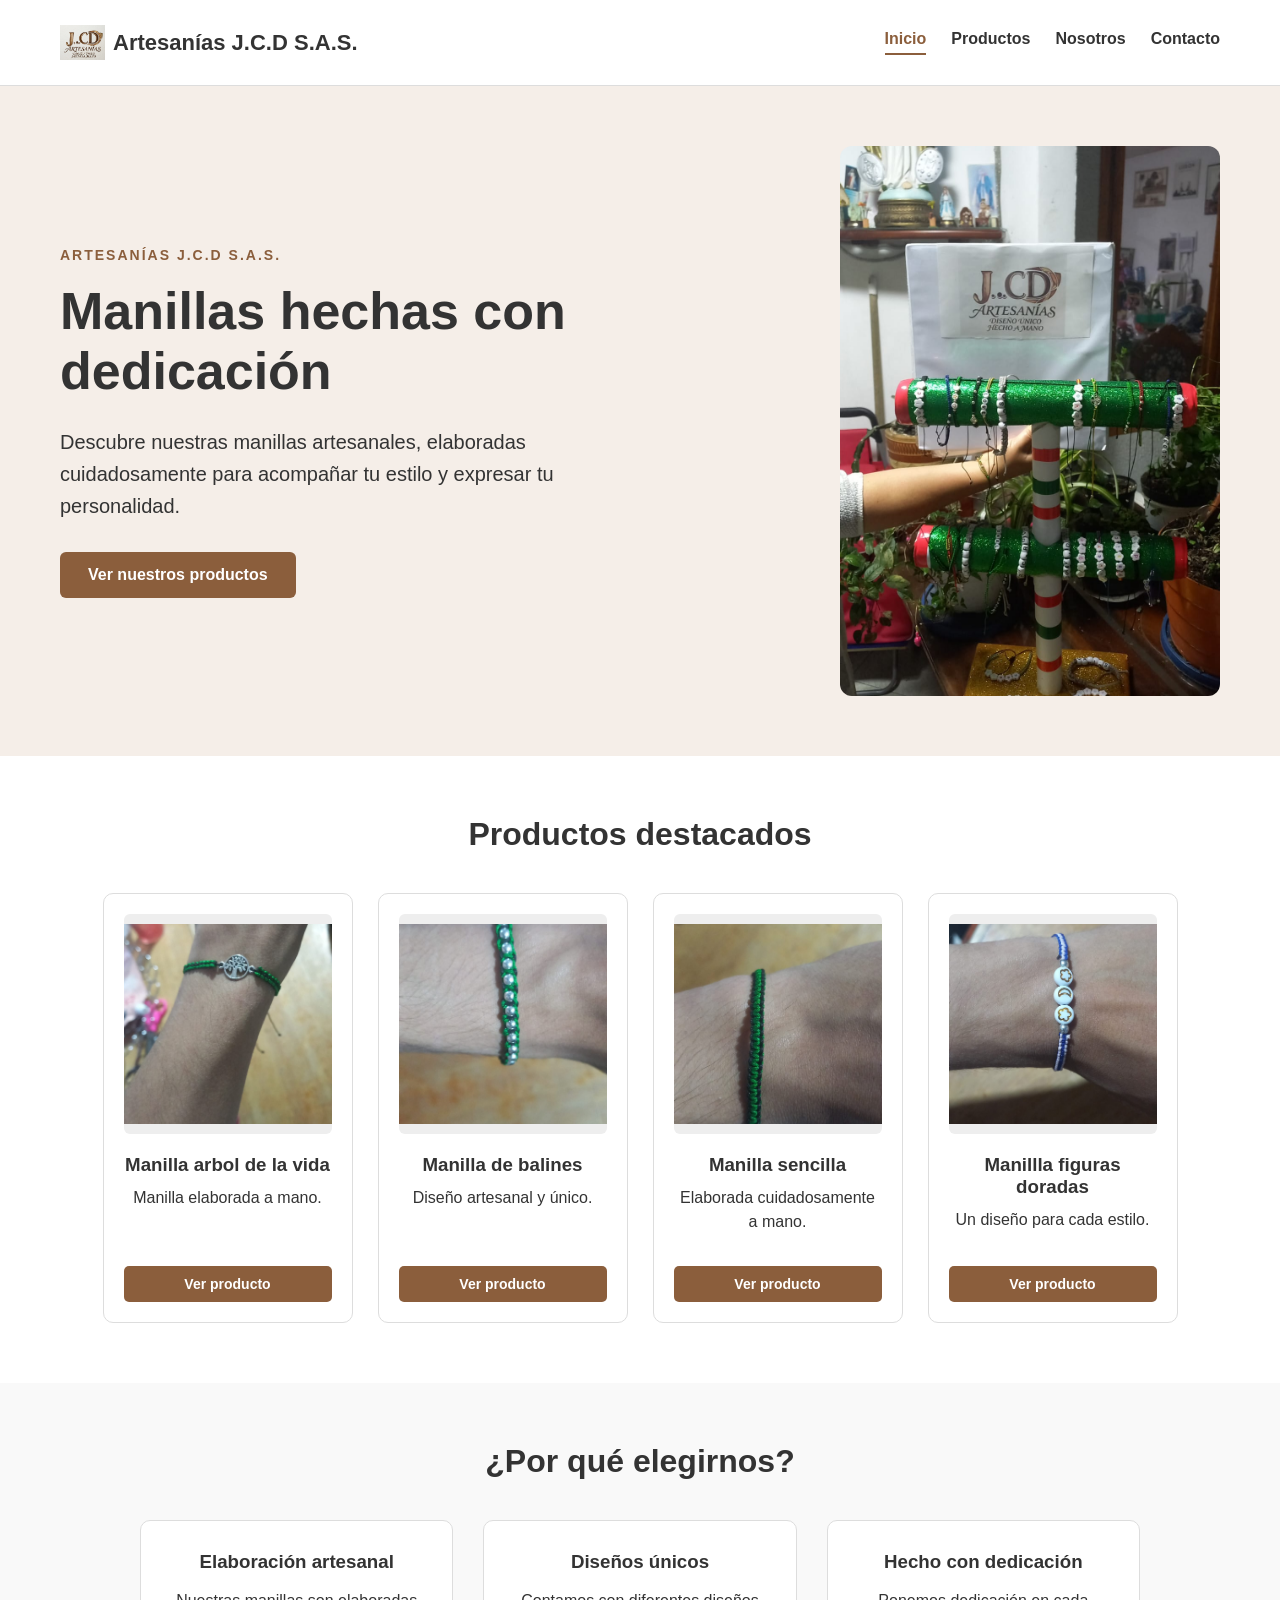
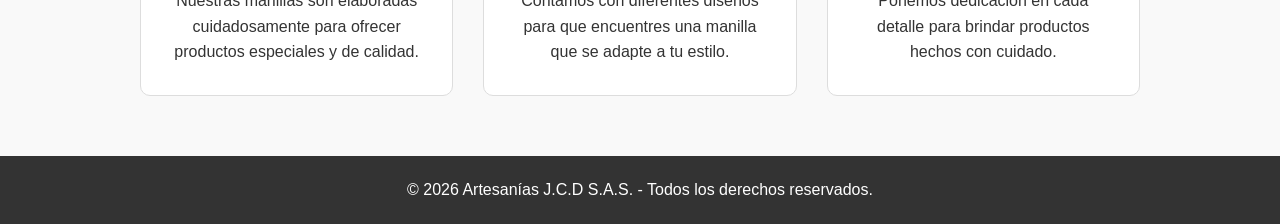
==== commit 3d5822bc: "Se agrega logo al tab" ====
--- a/index.html
+++ b/index.html
@@ -4,6 +4,7 @@
     <meta charset="UTF-8">
     <meta name="viewport" content="width=device-width, initial-scale=1.0">
     <title>Artesanías J.C.D S.A.S.</title>
+    <link rel="icon" type="image/jpeg" href="./img/Logo.jpeg">
     <link rel="stylesheet" href="./CSS/estilos.css">
 </head>
 
--- a/CSS/estilos.css
+++ b/CSS/estilos.css
@@ -520,10 +520,10 @@
 }
 
 .logo img {
-    width: 28px !important;
-    height: 28px !important;
-    max-width: 28px !important;
-    max-height: 28px !important;
+    width: 45px !important;
+    height: 45px !important;
+    max-width: 45px !important;
+    max-height: 45px !important;
     object-fit: contain;
 }
 
